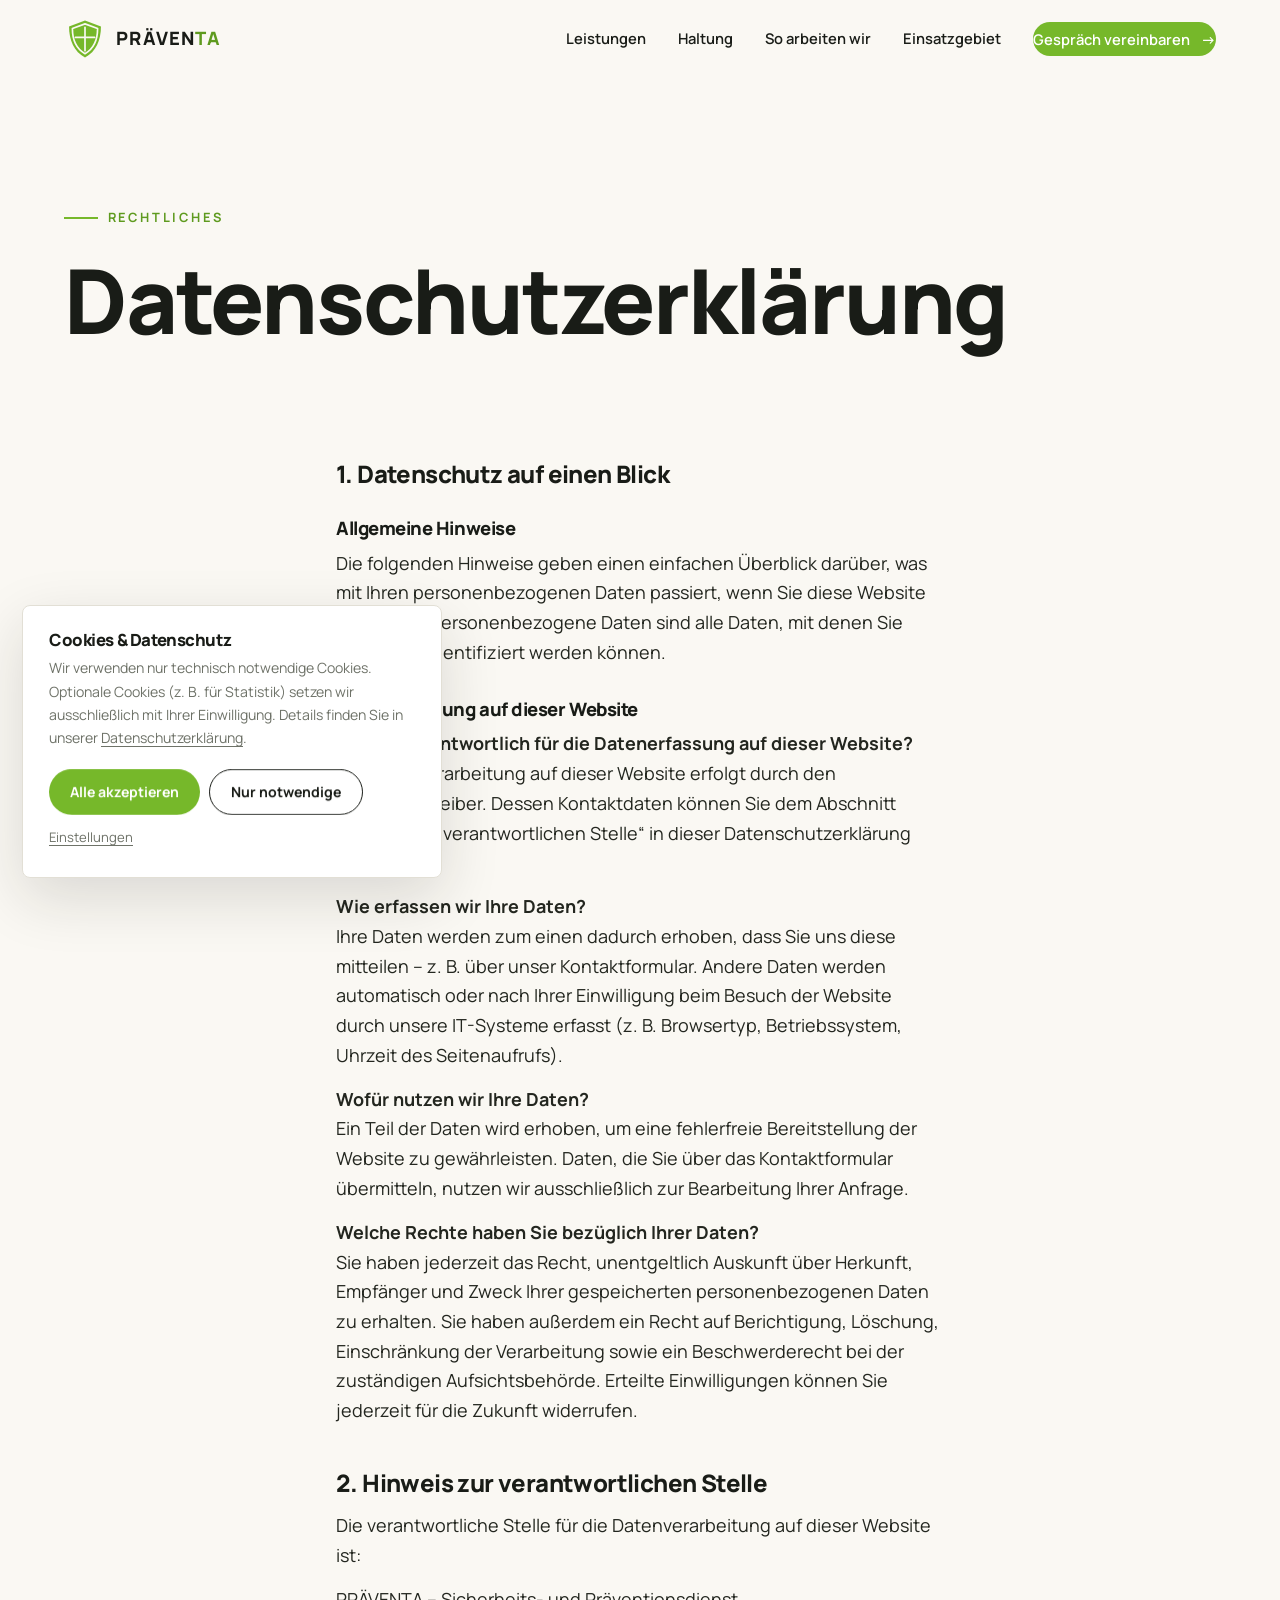
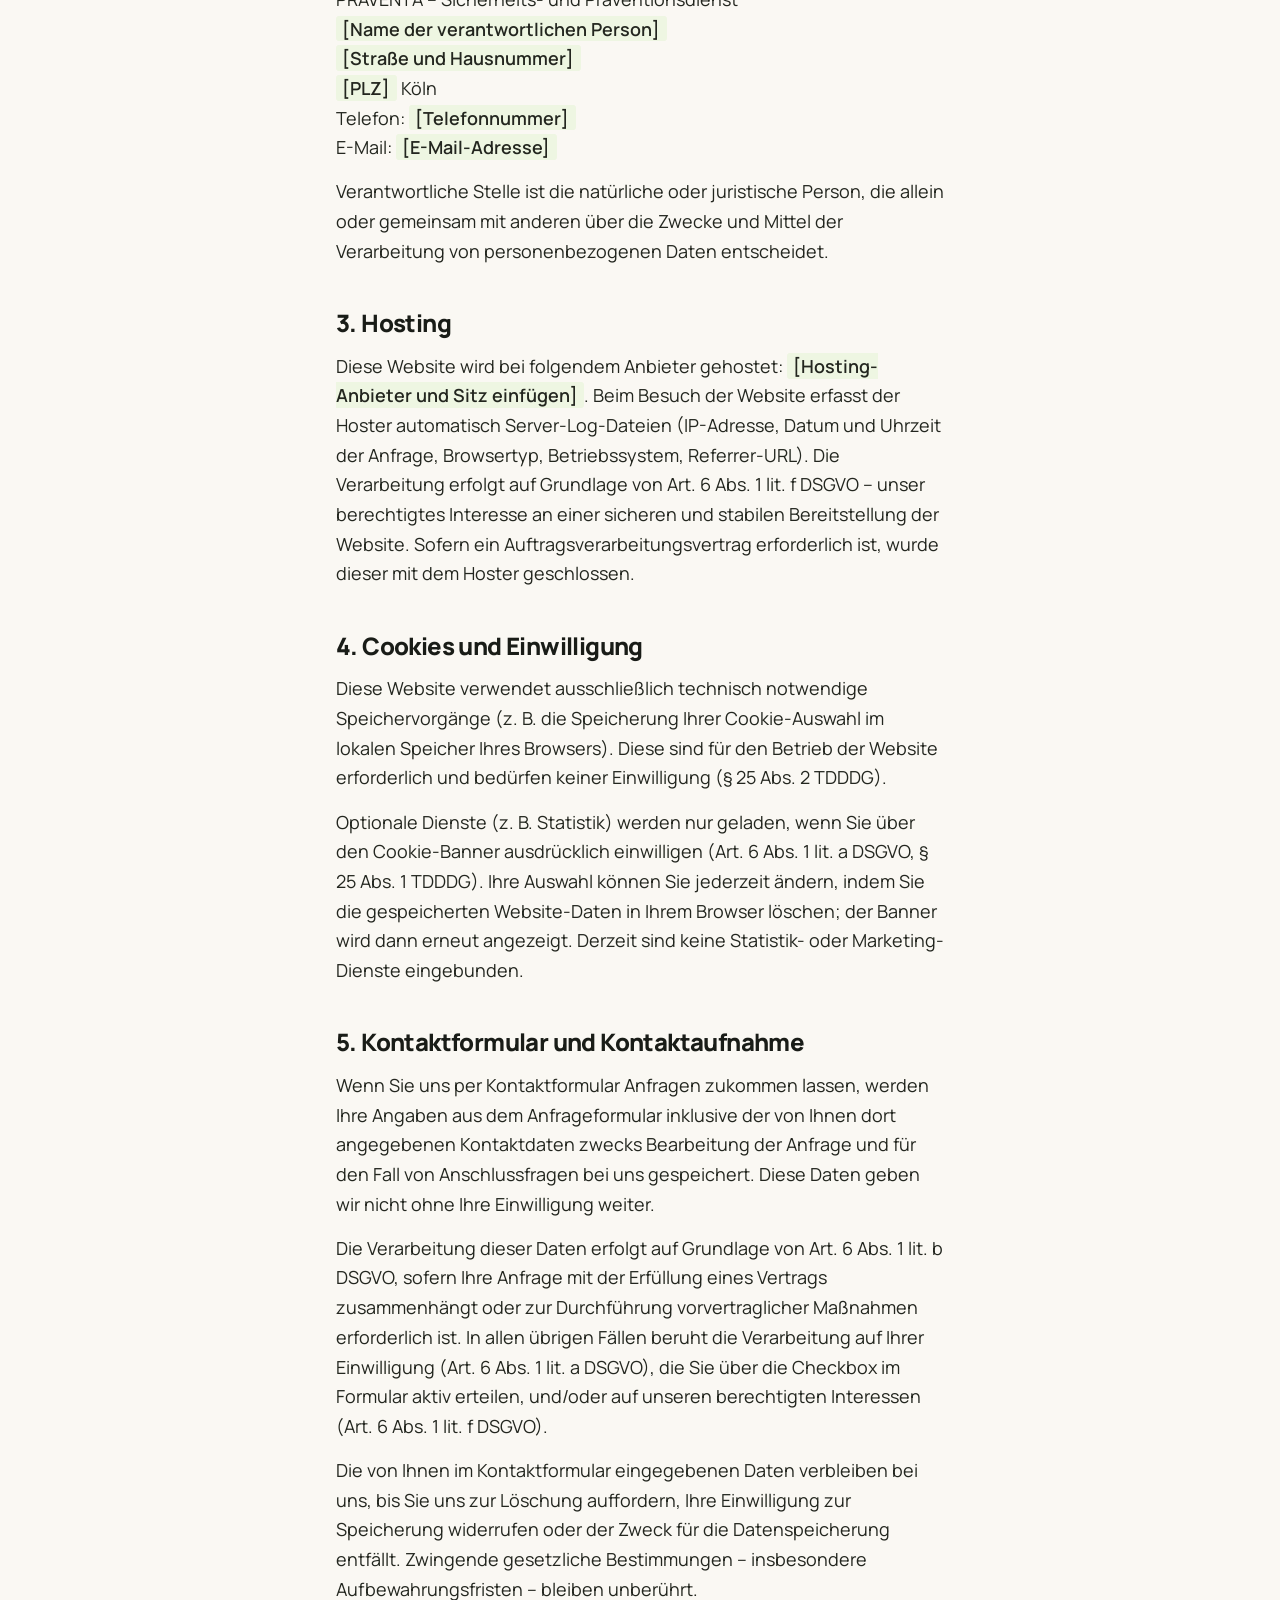
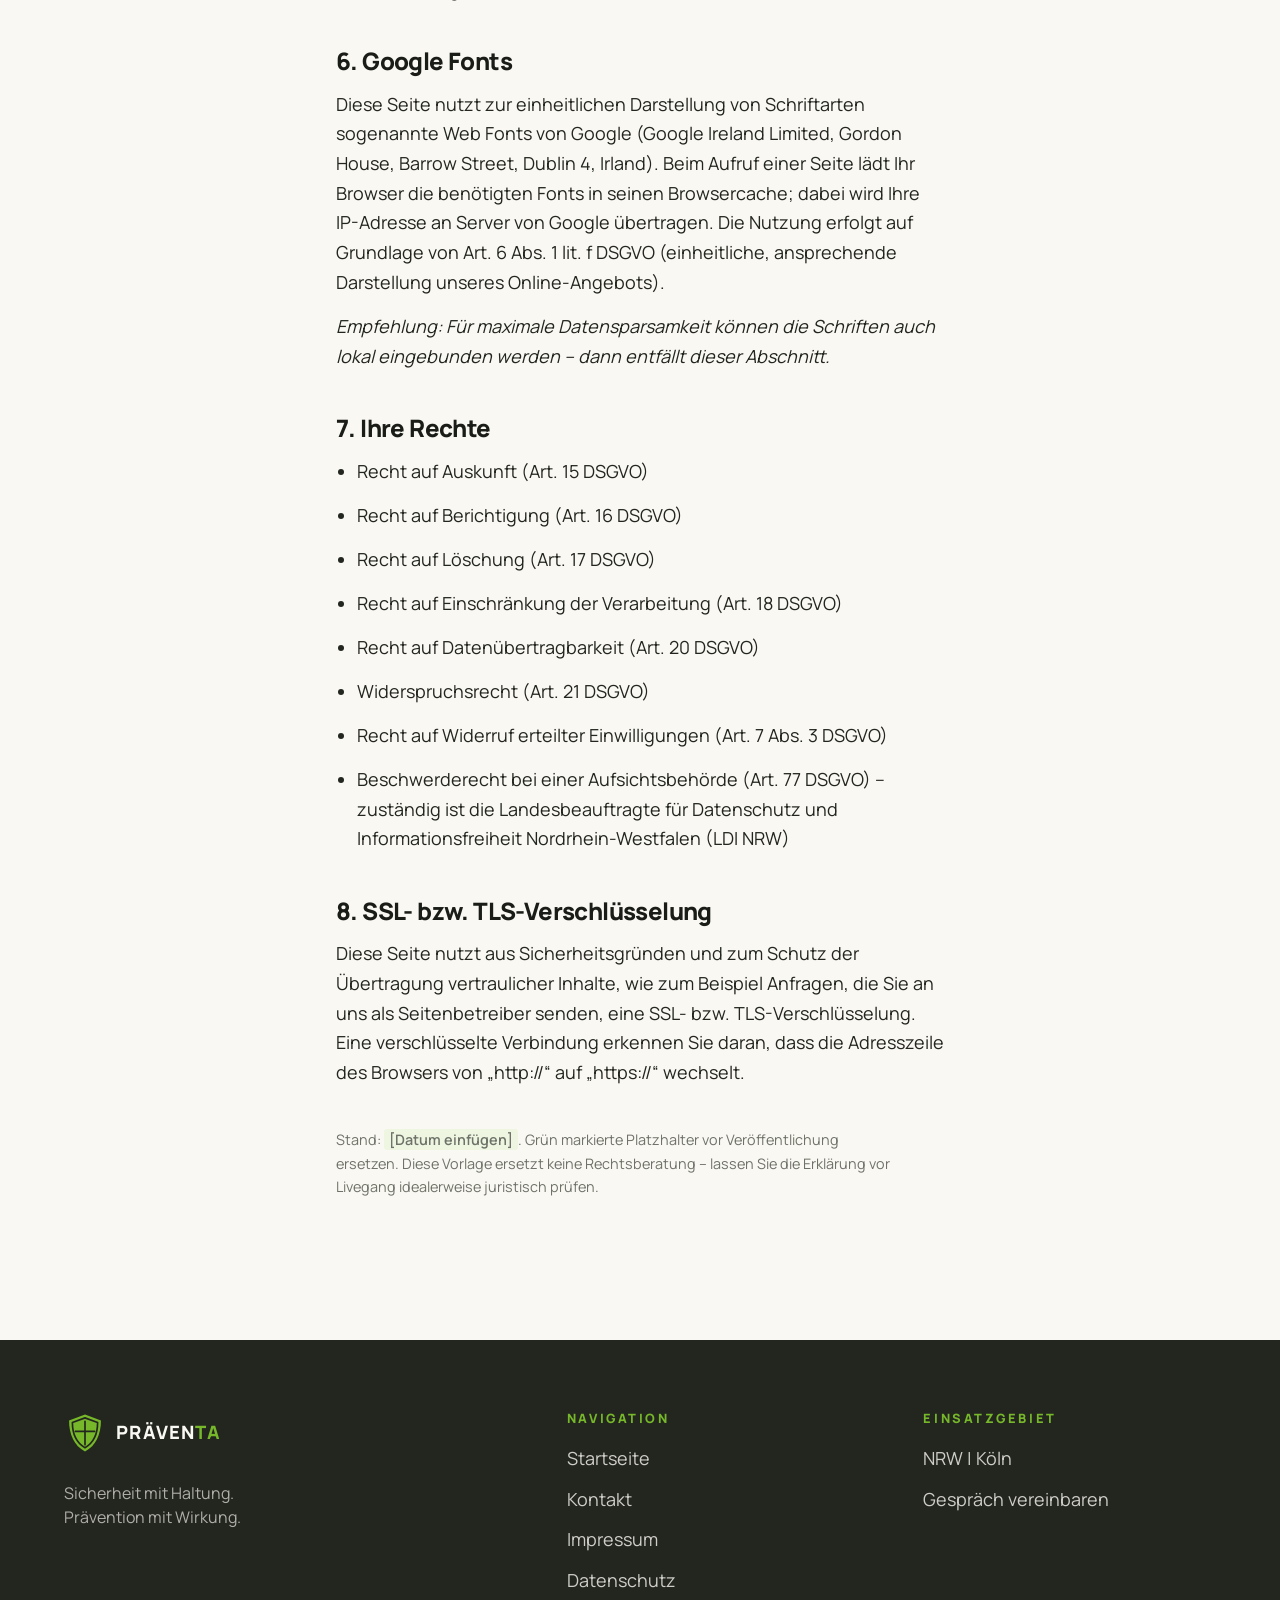
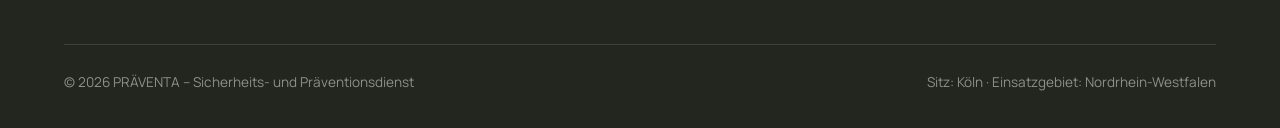
==== datenschutz.html @ 9a4b0f59 "Add datenschutz.html" ====
<!DOCTYPE html>
<html lang="de">
<head>
  <meta charset="UTF-8">
  <meta name="viewport" content="width=device-width, initial-scale=1.0">
  <title>Datenschutz | PRÄVENTA</title>
  <meta name="description" content="Datenschutzerklärung von PRÄVENTA.">
  <link rel="canonical" href="https://www.praeventa-nrw.de/datenschutz.html">
  <meta name="robots" content="noindex, follow">

  <link rel="preconnect" href="https://fonts.googleapis.com">
  <link rel="preconnect" href="https://fonts.gstatic.com" crossorigin>
  <link href="https://fonts.googleapis.com/css2?family=Manrope:wght@400;600;700;800&family=Caveat:wght@600&display=swap" rel="stylesheet">
  <link rel="stylesheet" href="styles.css">
</head>
<body>

  <div class="cursor-dot" aria-hidden="true"><span class="cursor-label"></span></div>

  <header class="site-header">
    <a class="brand" href="index.html" aria-label="PRÄVENTA – Startseite">
      <svg class="brand-mark" viewBox="0 0 100 100" aria-hidden="true">
        <path class="fill-green" d="M50 6 L88 20 C88 52 76 80 50 94 C24 80 12 52 12 20 Z"/>
        <path d="M50 14 L80 25 C80 51 71 73 50 85 C29 73 20 51 20 25 Z" fill="none" stroke="#FAF8F3" stroke-width="4" stroke-linejoin="round"/>
        <path d="M50 22 V78 M27 46 H73" stroke="#FAF8F3" stroke-width="4" stroke-linecap="round"/>
      </svg>
      <span class="brand-name">PRÄVEN<span>TA</span></span>
    </a>
    <button class="nav-toggle" aria-expanded="false" aria-controls="mainNav" aria-label="Menü öffnen">
      <span></span><span></span><span></span>
    </button>
    <nav class="main-nav" id="mainNav" aria-label="Hauptnavigation">
      <a href="index.html#leistungen">Leistungen</a>
      <a href="index.html#haltung">Haltung</a>
      <a href="index.html#arbeitsweise">So arbeiten wir</a>
      <a href="index.html#nrw">Einsatzgebiet</a>
      <a class="btn btn-green" href="kontakt.html" data-cursor="ANFRAGE">Gespräch vereinbaren <span class="btn-arrow">→</span></a>
    </nav>
  </header>

  <main>
    <section class="page-hero">
      <div class="container">
        <p class="kicker">Rechtliches</p>
        <h1>Datenschutz&shy;erklärung</h1>
      </div>
    </section>

    <section class="container legal-content">
      <h2>1. Datenschutz auf einen Blick</h2>
      <h3>Allgemeine Hinweise</h3>
      <p>Die folgenden Hinweise geben einen einfachen Überblick darüber, was mit Ihren personenbezogenen Daten passiert, wenn Sie diese Website besuchen. Personenbezogene Daten sind alle Daten, mit denen Sie persönlich identifiziert werden können.</p>

      <h3>Datenerfassung auf dieser Website</h3>
      <p><strong>Wer ist verantwortlich für die Datenerfassung auf dieser Website?</strong><br>
      Die Datenverarbeitung auf dieser Website erfolgt durch den Websitebetreiber. Dessen Kontaktdaten können Sie dem Abschnitt „Hinweis zur verantwortlichen Stelle“ in dieser Datenschutzerklärung entnehmen.</p>
      <p><strong>Wie erfassen wir Ihre Daten?</strong><br>
      Ihre Daten werden zum einen dadurch erhoben, dass Sie uns diese mitteilen – z. B. über unser Kontaktformular. Andere Daten werden automatisch oder nach Ihrer Einwilligung beim Besuch der Website durch unsere IT-Systeme erfasst (z. B. Browsertyp, Betriebssystem, Uhrzeit des Seitenaufrufs).</p>
      <p><strong>Wofür nutzen wir Ihre Daten?</strong><br>
      Ein Teil der Daten wird erhoben, um eine fehlerfreie Bereitstellung der Website zu gewährleisten. Daten, die Sie über das Kontaktformular übermitteln, nutzen wir ausschließlich zur Bearbeitung Ihrer Anfrage.</p>
      <p><strong>Welche Rechte haben Sie bezüglich Ihrer Daten?</strong><br>
      Sie haben jederzeit das Recht, unentgeltlich Auskunft über Herkunft, Empfänger und Zweck Ihrer gespeicherten personenbezogenen Daten zu erhalten. Sie haben außerdem ein Recht auf Berichtigung, Löschung, Einschränkung der Verarbeitung sowie ein Beschwerderecht bei der zuständigen Aufsichtsbehörde. Erteilte Einwilligungen können Sie jederzeit für die Zukunft widerrufen.</p>

      <h2>2. Hinweis zur verantwortlichen Stelle</h2>
      <p>Die verantwortliche Stelle für die Datenverarbeitung auf dieser Website ist:</p>
      <p>
        PRÄVENTA – Sicherheits- und Präventionsdienst<br>
        <span class="placeholder">[Name der verantwortlichen Person]</span><br>
        <span class="placeholder">[Straße und Hausnummer]</span><br>
        <span class="placeholder">[PLZ]</span> Köln<br>
        Telefon: <span class="placeholder">[Telefonnummer]</span><br>
        E-Mail: <span class="placeholder">[E-Mail-Adresse]</span>
      </p>
      <p>Verantwortliche Stelle ist die natürliche oder juristische Person, die allein oder gemeinsam mit anderen über die Zwecke und Mittel der Verarbeitung von personenbezogenen Daten entscheidet.</p>

      <h2>3. Hosting</h2>
      <p>Diese Website wird bei folgendem Anbieter gehostet: <span class="placeholder">[Hosting-Anbieter und Sitz einfügen]</span>. Beim Besuch der Website erfasst der Hoster automatisch Server-Log-Dateien (IP-Adresse, Datum und Uhrzeit der Anfrage, Browsertyp, Betriebssystem, Referrer-URL). Die Verarbeitung erfolgt auf Grundlage von Art. 6 Abs. 1 lit. f DSGVO – unser berechtigtes Interesse an einer sicheren und stabilen Bereitstellung der Website. Sofern ein Auftragsverarbeitungsvertrag erforderlich ist, wurde dieser mit dem Hoster geschlossen.</p>

      <h2>4. Cookies und Einwilligung</h2>
      <p>Diese Website verwendet ausschließlich technisch notwendige Speichervorgänge (z. B. die Speicherung Ihrer Cookie-Auswahl im lokalen Speicher Ihres Browsers). Diese sind für den Betrieb der Website erforderlich und bedürfen keiner Einwilligung (§ 25 Abs. 2 TDDDG).</p>
      <p>Optionale Dienste (z. B. Statistik) werden nur geladen, wenn Sie über den Cookie-Banner ausdrücklich einwilligen (Art. 6 Abs. 1 lit. a DSGVO, § 25 Abs. 1 TDDDG). Ihre Auswahl können Sie jederzeit ändern, indem Sie die gespeicherten Website-Daten in Ihrem Browser löschen; der Banner wird dann erneut angezeigt. Derzeit sind keine Statistik- oder Marketing-Dienste eingebunden.</p>
      <h2>5. Kontaktformular und Kontaktaufnahme</h2>
      <p>Wenn Sie uns per Kontaktformular Anfragen zukommen lassen, werden Ihre Angaben aus dem Anfrageformular inklusive der von Ihnen dort angegebenen Kontaktdaten zwecks Bearbeitung der Anfrage und für den Fall von Anschlussfragen bei uns gespeichert. Diese Daten geben wir nicht ohne Ihre Einwilligung weiter.</p>
      <p>Die Verarbeitung dieser Daten erfolgt auf Grundlage von Art. 6 Abs. 1 lit. b DSGVO, sofern Ihre Anfrage mit der Erfüllung eines Vertrags zusammenhängt oder zur Durchführung vorvertraglicher Maßnahmen erforderlich ist. In allen übrigen Fällen beruht die Verarbeitung auf Ihrer Einwilligung (Art. 6 Abs. 1 lit. a DSGVO), die Sie über die Checkbox im Formular aktiv erteilen, und/oder auf unseren berechtigten Interessen (Art. 6 Abs. 1 lit. f DSGVO).</p>
      <p>Die von Ihnen im Kontaktformular eingegebenen Daten verbleiben bei uns, bis Sie uns zur Löschung auffordern, Ihre Einwilligung zur Speicherung widerrufen oder der Zweck für die Datenspeicherung entfällt. Zwingende gesetzliche Bestimmungen – insbesondere Aufbewahrungsfristen – bleiben unberührt.</p>

      <h2>6. Google Fonts</h2>
      <p>Diese Seite nutzt zur einheitlichen Darstellung von Schriftarten sogenannte Web Fonts von Google (Google Ireland Limited, Gordon House, Barrow Street, Dublin 4, Irland). Beim Aufruf einer Seite lädt Ihr Browser die benötigten Fonts in seinen Browsercache; dabei wird Ihre IP-Adresse an Server von Google übertragen. Die Nutzung erfolgt auf Grundlage von Art. 6 Abs. 1 lit. f DSGVO (einheitliche, ansprechende Darstellung unseres Online-Angebots).</p>
      <p><em>Empfehlung: Für maximale Datensparsamkeit können die Schriften auch lokal eingebunden werden – dann entfällt dieser Abschnitt.</em></p>

      <h2>7. Ihre Rechte</h2>
      <ul>
        <li>Recht auf Auskunft (Art. 15 DSGVO)</li>
        <li>Recht auf Berichtigung (Art. 16 DSGVO)</li>
        <li>Recht auf Löschung (Art. 17 DSGVO)</li>
        <li>Recht auf Einschränkung der Verarbeitung (Art. 18 DSGVO)</li>
        <li>Recht auf Datenübertragbarkeit (Art. 20 DSGVO)</li>
        <li>Widerspruchsrecht (Art. 21 DSGVO)</li>
        <li>Recht auf Widerruf erteilter Einwilligungen (Art. 7 Abs. 3 DSGVO)</li>
        <li>Beschwerderecht bei einer Aufsichtsbehörde (Art. 77 DSGVO) – zuständig ist die Landesbeauftragte für Datenschutz und Informationsfreiheit Nordrhein-Westfalen (LDI NRW)</li>
      </ul>

      <h2>8. SSL- bzw. TLS-Verschlüsselung</h2>
      <p>Diese Seite nutzt aus Sicherheitsgründen und zum Schutz der Übertragung vertraulicher Inhalte, wie zum Beispiel Anfragen, die Sie an uns als Seitenbetreiber senden, eine SSL- bzw. TLS-Verschlüsselung. Eine verschlüsselte Verbindung erkennen Sie daran, dass die Adresszeile des Browsers von „http://“ auf „https://“ wechselt.</p>

      <p style="margin-top:2.5rem; font-size:0.9rem; color:var(--grey);">Stand: <span class="placeholder">[Datum einfügen]</span>. Grün markierte Platzhalter vor Veröffentlichung ersetzen. Diese Vorlage ersetzt keine Rechtsberatung – lassen Sie die Erklärung vor Livegang idealerweise juristisch prüfen.</p>
    </section>
  </main>

  <footer class="site-footer">
    <div class="footer-grid">
      <div>
        <a class="brand" href="index.html" aria-label="PRÄVENTA – Startseite">
          <svg class="brand-mark" viewBox="0 0 100 100" aria-hidden="true">
            <path class="fill-green" d="M50 6 L88 20 C88 52 76 80 50 94 C24 80 12 52 12 20 Z"/>
            <path d="M50 14 L80 25 C80 51 71 73 50 85 C29 73 20 51 20 25 Z" fill="none" stroke="#23261F" stroke-width="4" stroke-linejoin="round"/>
            <path d="M50 22 V78 M27 46 H73" stroke="#23261F" stroke-width="4" stroke-linecap="round"/>
          </svg>
          <span class="brand-name">PRÄVEN<span style="color:var(--green)">TA</span></span>
        </a>
        <p class="footer-claim">Sicherheit mit Haltung.<br>Prävention mit Wirkung.</p>
      </div>
      <nav class="footer-col" aria-label="Footer-Navigation">
        <h4>Navigation</h4>
        <ul>
          <li><a href="index.html">Startseite</a></li>
          <li><a href="kontakt.html">Kontakt</a></li>
          <li><a href="impressum.html">Impressum</a></li>
          <li><a href="datenschutz.html">Datenschutz</a></li>
        </ul>
      </nav>
      <div class="footer-col">
        <h4>Einsatzgebiet</h4>
        <ul>
          <li><a href="index.html#nrw">NRW | Köln</a></li>
          <li><a href="kontakt.html">Gespräch vereinbaren</a></li>
        </ul>
      </div>
    </div>
    <div class="footer-meta">
      <span>© <span data-year>2026</span> PRÄVENTA – Sicherheits- und Präventionsdienst</span>
      <span>Sitz: Köln · Einsatzgebiet: Nordrhein-Westfalen</span>
    </div>
  </footer>

  <div class="cookie-banner" id="cookieBanner" role="dialog" aria-modal="false" aria-label="Cookie-Einstellungen">
    <h3>Cookies &amp; Datenschutz</h3>
    <p>Wir verwenden nur technisch notwendige Cookies. Optionale Cookies (z.&nbsp;B. für Statistik) setzen wir ausschließlich mit Ihrer Einwilligung. Details finden Sie in unserer <a href="datenschutz.html">Datenschutzerklärung</a>.</p>
    <div class="cookie-options">
      <label class="cookie-option"><input type="checkbox" checked disabled> Notwendig (immer aktiv)</label>
      <label class="cookie-option"><input type="checkbox" id="consentStats"> Statistik</label>
    </div>
    <div class="cookie-actions">
      <button class="btn btn-green" data-consent="all">Alle akzeptieren</button>
      <button class="btn btn-outline" data-consent="necessary">Nur notwendige</button>
    </div>
    <button class="cookie-settings-link" data-consent-toggle>Einstellungen</button>
  </div>

  <script src="script.js" defer></script>
</body>
</html>
---- styles.css ----
/* ==========================================================================
   PRÄVENTA — Designsystem
   Sicherheit mit Haltung. Prävention mit Wirkung.
   ========================================================================== */

:root {
  /* Farbwelt — orientiert am Logo */
  --green: #76B82A;
  --green-deep: #5E9A1E;
  --green-ink: #3E6B12;
  --green-tint: #EEF6E2;
  --green-tint-2: #E2F0CE;
  --paper: #FAF8F3;
  --paper-2: #F3F1EA;
  --ink: #191C17;
  --anthracite: #23261F;
  --grey: #6E7268;
  --line: #E2DFD5;
  --white: #FFFFFF;

  /* Typografie */
  --font-sans: "Manrope", "Inter", -apple-system, BlinkMacSystemFont, "Segoe UI", sans-serif;
  --font-hand: "Caveat", "Comic Sans MS", cursive;

  /* Skalen */
  --display-xl: clamp(3rem, 11vw, 10.5rem);
  --display-lg: clamp(2.4rem, 7vw, 6.5rem);
  --display-md: clamp(1.9rem, 4.5vw, 4rem);
  --display-sm: clamp(1.4rem, 3vw, 2.4rem);

  --space-section: clamp(6rem, 14vh, 12rem);
  --gutter: clamp(1.25rem, 5vw, 6rem);

  --ease-out: cubic-bezier(0.22, 1, 0.36, 1);
  --ease-inout: cubic-bezier(0.65, 0, 0.35, 1);
  --dur: 0.9s;

  --radius: 2px;
}

/* Reset & Basis */
*, *::before, *::after { box-sizing: border-box; margin: 0; padding: 0; }

html {
  scroll-behavior: smooth;
  -webkit-text-size-adjust: 100%;
}

body {
  font-family: var(--font-sans);
  font-size: clamp(1rem, 0.4vw + 0.9rem, 1.125rem);
  line-height: 1.65;
  color: var(--ink);
  background: var(--paper);
  -webkit-font-smoothing: antialiased;
  overflow-x: hidden;
}

::selection { background: var(--green); color: var(--white); }

img, svg { max-width: 100%; height: auto; display: block; }

a { color: inherit; text-decoration: none; }

h1, h2, h3, h4 {
  font-weight: 800;
  line-height: 1.02;
  letter-spacing: -0.025em;
  text-wrap: balance;
}

p { max-width: 62ch; }

button { font: inherit; cursor: pointer; background: none; border: none; color: inherit; }

:focus-visible { outline: 2px solid var(--green); outline-offset: 4px; }

/* Custom Cursor (nur Desktop mit Maus) */
.cursor-dot {
  position: fixed;
  top: 0; left: 0;
  width: 10px; height: 10px;
  border-radius: 50%;
  background: var(--ink);
  pointer-events: none;
  z-index: 9999;
  transform: translate(-50%, -50%);
  transition: width 0.35s var(--ease-out), height 0.35s var(--ease-out),
              background 0.35s var(--ease-out), opacity 0.3s;
  display: none;
  will-change: transform;
}
.cursor-dot .cursor-label {
  position: absolute;
  inset: 0;
  display: grid;
  place-items: center;
  font-size: 11px;
  font-weight: 700;
  letter-spacing: 0.08em;
  color: var(--white);
  opacity: 0;
  transition: opacity 0.25s;
  white-space: nowrap;
}
.cursor-dot.is-hover {
  width: 64px; height: 64px;
  background: var(--green);
  mix-blend-mode: normal;
}
.cursor-dot.is-hover .cursor-label { opacity: 1; }
@media (hover: hover) and (pointer: fine) {
  .cursor-dot { display: block; }
  body.has-cursor a, body.has-cursor button { cursor: none; }
  body.has-cursor { cursor: none; }
}

/* Header / Navigation */
.site-header {
  position: fixed;
  top: 0; left: 0; right: 0;
  z-index: 900;
  display: flex;
  align-items: center;
  justify-content: space-between;
  padding: 1.1rem var(--gutter);
  transition: background 0.4s var(--ease-out), box-shadow 0.4s var(--ease-out),
              padding 0.4s var(--ease-out), transform 0.45s var(--ease-out);
}
.site-header.is-scrolled {
  background: rgba(250, 248, 243, 0.92);
  backdrop-filter: blur(12px);
  -webkit-backdrop-filter: blur(12px);
  box-shadow: 0 1px 0 var(--line);
  padding-top: 0.75rem;
  padding-bottom: 0.75rem;
}
.site-header.is-hidden { transform: translateY(-110%); }

.brand {
  display: inline-flex;
  align-items: center;
  gap: 0.65rem;
  font-weight: 800;
  letter-spacing: 0.02em;
}
.brand-mark {
  width: 42px; height: 42px;
  flex: none;
}
.brand-name {
  font-size: 1.15rem;
  letter-spacing: 0.06em;
}
.brand-name span { color: var(--green-deep); }

.main-nav { display: flex; align-items: center; gap: clamp(1rem, 2.5vw, 2.4rem); }
.main-nav a {
  font-size: 0.92rem;
  font-weight: 600;
  position: relative;
  padding: 0.3rem 0;
}
.main-nav a:not(.btn)::after {
  content: "";
  position: absolute;
  left: 0; bottom: 0;
  width: 100%; height: 2px;
  background: var(--green);
  transform: scaleX(0);
  transform-origin: right;
  transition: transform 0.4s var(--ease-out);
}
.main-nav a:not(.btn):hover::after,
.main-nav a:not(.btn).is-active::after {
  transform: scaleX(1);
  transform-origin: left;
}

.nav-toggle {
  display: none;
  flex-direction: column;
  gap: 6px;
  padding: 0.6rem;
  z-index: 1001;
}
.nav-toggle span {
  width: 26px; height: 2px;
  background: var(--ink);
  transition: transform 0.35s var(--ease-out), opacity 0.25s;
}
.nav-toggle[aria-expanded="true"] span:nth-child(1) { transform: translateY(8px) rotate(45deg); }
.nav-toggle[aria-expanded="true"] span:nth-child(2) { opacity: 0; }
.nav-toggle[aria-expanded="true"] span:nth-child(3) { transform: translateY(-8px) rotate(-45deg); }

@media (max-width: 860px) {
  .nav-toggle { display: flex; }
  .main-nav {
    position: fixed;
    inset: 0;
    background: var(--anthracite);
    color: var(--paper);
    flex-direction: column;
    justify-content: center;
    gap: 2rem;
    transform: translateY(-100%);
    transition: transform 0.55s var(--ease-inout);
    z-index: 1000;
  }
  .main-nav.is-open { transform: translateY(0); }
  .main-nav a { font-size: clamp(1.6rem, 6vw, 2.4rem); font-weight: 800; }
  .main-nav a:not(.btn)::after { height: 3px; }
}

/* Buttons */
.btn {
  display: inline-flex;
  align-items: center;
  gap: 0.7rem;
  padding: 1rem 2rem;
  font-weight: 700;
  font-size: 1rem;
  border-radius: 999px;
  transition: transform 0.35s var(--ease-out), background 0.3s, color 0.3s, border-color 0.3s;
  will-change: transform;
  white-space: nowrap;
}
.btn .btn-arrow { transition: transform 0.35s var(--ease-out); }
.btn:hover .btn-arrow { transform: translateX(5px); }

.btn-primary { background: var(--ink); color: var(--paper); }
.btn-primary:hover { background: var(--green-deep); color: var(--white); }

.btn-green { background: var(--green); color: var(--white); }
.btn-green:hover { background: var(--ink); }

.btn-outline {
  border: 1.5px solid var(--ink);
  background: transparent;
}
.btn-outline:hover { background: var(--ink); color: var(--paper); }

.btn-light { background: var(--paper); color: var(--ink); }
.btn-light:hover { background: var(--anthracite); color: var(--paper); }

/* Layout-Helfer */
.container {
  width: 100%;
  max-width: 1440px;
  margin-inline: auto;
  padding-inline: var(--gutter);
}
.section { padding-block: var(--space-section); position: relative; }

.kicker {
  display: inline-flex;
  align-items: center;
  gap: 0.6rem;
  font-size: 0.8rem;
  font-weight: 700;
  letter-spacing: 0.22em;
  text-transform: uppercase;
  color: var(--green-deep);
  margin-bottom: 1.6rem;
}
.kicker::before {
  content: "";
  width: 34px; height: 2px;
  background: var(--green);
}

.hand-note {
  font-family: var(--font-hand);
  font-size: clamp(1.2rem, 2vw, 1.6rem);
  color: var(--green-deep);
  font-weight: 600;
  line-height: 1.2;
  transform: rotate(-2deg);
  display: inline-block;
}

/* Handgezeichnete Unterstreichung */
.u-mark { position: relative; white-space: nowrap; }
.u-mark svg {
  position: absolute;
  left: -2%; bottom: -0.18em;
  width: 104%; height: 0.35em;
  overflow: visible;
}
.u-mark svg path {
  fill: none;
  stroke: var(--green);
  stroke-width: 7;
  stroke-linecap: round;
  stroke-dasharray: 1000;
  stroke-dashoffset: 1000;
}
.in-view .u-mark svg path,
.u-mark.in-view svg path {
  animation: draw 1.1s var(--ease-out) 0.35s forwards;
}
@keyframes draw { to { stroke-dashoffset: 0; } }

/* Scroll-Reveal */
.reveal {
  opacity: 0;
  transform: translateY(36px);
  transition: opacity var(--dur) var(--ease-out), transform var(--dur) var(--ease-out);
}
.reveal.in-view { opacity: 1; transform: none; }
.reveal-d1 { transition-delay: 0.1s; }
.reveal-d2 { transition-delay: 0.2s; }
.reveal-d3 { transition-delay: 0.3s; }

/* Parallax-Elemente */
[data-parallax] { will-change: transform; }
/* HERO */
.hero {
  min-height: 100svh;
  display: flex;
  flex-direction: column;
  justify-content: center;
  position: relative;
  padding-top: 7rem;
  overflow: hidden;
}
.hero-inner { position: relative; z-index: 2; }

.hero-title {
  font-size: var(--display-xl);
  text-transform: uppercase;
  letter-spacing: -0.03em;
  line-height: 0.92;
}
.hero-title .line { display: block; overflow: hidden; }
.hero-title .line > span {
  display: inline-block;
  transform: translateY(110%);
  animation: rise 1.1s var(--ease-out) forwards;
}
.hero-title .line:nth-child(2) > span { animation-delay: 0.12s; color: var(--green); }
@keyframes rise { to { transform: translateY(0); } }

.hero-sub {
  margin-top: 2.2rem;
  font-size: clamp(1.05rem, 1.6vw, 1.35rem);
  max-width: 34rem;
  color: var(--anthracite);
  opacity: 0;
  animation: fadeUp 1s var(--ease-out) 0.5s forwards;
}
.hero-cta {
  display: flex;
  flex-wrap: wrap;
  gap: 1rem;
  margin-top: 2.6rem;
  opacity: 0;
  animation: fadeUp 1s var(--ease-out) 0.7s forwards;
}
@keyframes fadeUp {
  from { opacity: 0; transform: translateY(24px); }
  to { opacity: 1; transform: none; }
}

.hero-scene {
  position: absolute;
  right: calc(var(--gutter) * 0.5);
  bottom: 0;
  width: min(46vw, 640px);
  z-index: 1;
  pointer-events: none;
}
.hero-scene svg { width: 100%; height: auto; }

.hero-scroll-hint {
  position: absolute;
  bottom: 2rem;
  left: var(--gutter);
  display: flex;
  align-items: center;
  gap: 0.8rem;
  font-size: 0.8rem;
  font-weight: 700;
  letter-spacing: 0.2em;
  text-transform: uppercase;
  color: var(--grey);
  opacity: 0;
  animation: fadeUp 1s var(--ease-out) 1.1s forwards;
}
.hero-scroll-hint .wheel {
  width: 1px; height: 44px;
  background: var(--line);
  position: relative;
  overflow: hidden;
}
.hero-scroll-hint .wheel::after {
  content: "";
  position: absolute;
  top: -50%; left: 0;
  width: 100%; height: 50%;
  background: var(--green);
  animation: scrollLine 2s var(--ease-inout) infinite;
}
@keyframes scrollLine {
  0% { top: -50%; }
  60%, 100% { top: 110%; }
}

@media (max-width: 860px) {
  .hero { padding-top: 6rem; }
  .hero-scene {
    position: relative;
    right: auto;
    width: min(80vw, 420px);
    margin: 3rem auto 0;
  }
  .hero-scroll-hint { display: none; }
}

/* Figuren-Ästhetik (SVG global) */
.sketch { stroke: var(--anthracite); stroke-width: 5; fill: none; stroke-linecap: round; stroke-linejoin: round; }
.sketch-thin { stroke-width: 3.5; }
.sketch-green { stroke: var(--green); }
.fill-green { fill: var(--green); stroke: none; }
.fill-paper { fill: var(--paper); }

/* INTRO */
.intro { background: var(--paper); }
.intro-statement {
  font-size: var(--display-lg);
  font-weight: 800;
  letter-spacing: -0.03em;
  line-height: 1.05;
  max-width: 20ch;
}
.intro-statement em {
  font-style: normal;
  color: var(--green-deep);
}
.intro-body {
  margin-top: 2.4rem;
  font-size: clamp(1.1rem, 1.6vw, 1.4rem);
  max-width: 40rem;
  color: var(--anthracite);
}
.intro-figure {
  position: absolute;
  right: var(--gutter);
  bottom: var(--space-section);
  width: clamp(90px, 12vw, 170px);
  opacity: 0.9;
}
@media (max-width: 1000px) { .intro-figure { display: none; } }

/* MISSION */
.mission {
  background: var(--anthracite);
  color: var(--paper);
}
.mission .kicker { color: var(--green); }
.mission-title {
  font-size: var(--display-md);
  max-width: 24ch;
  line-height: 1.12;
}
.mission-title .hl {
  position: relative;
  display: inline-block;
  padding: 0 0.18em;
  z-index: 1;
  white-space: nowrap;
}
.mission-title .hl::before {
  content: "";
  position: absolute;
  inset: 0.08em -0.05em;
  background: var(--green);
  z-index: -1;
  transform: scaleX(0);
  transform-origin: left;
  transition: transform 0.7s var(--ease-out);
  border-radius: 3px;
}
.mission-title .hl.in-view::before { transform: scaleX(1); }
.mission-body {
  margin-top: 2.5rem;
  font-size: 1.15rem;
  color: rgba(250, 248, 243, 0.78);
  max-width: 46rem;
}
.mission-grid {
  display: grid;
  grid-template-columns: 1.4fr 1fr;
  gap: clamp(2rem, 6vw, 6rem);
  align-items: end;
}
.mission-aside { position: relative; }
.mission-aside .hand-note { color: var(--green); }
.mission-shield { width: clamp(140px, 16vw, 220px); margin-top: 1.4rem; }
.mission-shield .draw-path {
  stroke-dasharray: 900;
  stroke-dashoffset: 900;
}
.mission-shield.in-view .draw-path { animation: draw 1.6s var(--ease-out) 0.2s forwards; }
@media (max-width: 860px) {
  .mission-grid { grid-template-columns: 1fr; }
}

/* FÜR WEN */
.audience-head { max-width: 44rem; margin-bottom: clamp(2.5rem, 6vh, 4.5rem); }
.audience-title { font-size: var(--display-md); }
.audience-grid {
  display: grid;
  grid-template-columns: repeat(3, 1fr);
  border-top: 1px solid var(--line);
  border-left: 1px solid var(--line);
}
.audience-card {
  position: relative;
  border-right: 1px solid var(--line);
  border-bottom: 1px solid var(--line);
  padding: clamp(1.6rem, 3vw, 2.6rem);
  min-height: clamp(200px, 24vw, 300px);
  display: flex;
  flex-direction: column;
  justify-content: space-between;
  overflow: hidden;
  transition: transform 0.45s var(--ease-out);
  background: var(--paper);
}
.audience-card::before {
  content: "";
  position: absolute;
  inset: 0;
  background: var(--green-tint);
  transform: translateY(101%);
  transition: transform 0.5s var(--ease-out);
  z-index: 0;
}
.audience-card:hover { transform: translateY(-6px); }
.audience-card:hover::before { transform: translateY(0); }
.audience-num {
  position: relative;
  z-index: 1;
  font-size: 0.85rem;
  font-weight: 800;
  letter-spacing: 0.15em;
  color: var(--green-deep);
}
.audience-name {
  position: relative;
  z-index: 1;
  font-size: clamp(1.15rem, 1.8vw, 1.55rem);
  font-weight: 800;
  letter-spacing: -0.015em;
  max-width: 14ch;
}
.audience-card .card-mark {
  position: absolute;
  right: 1.4rem;
  bottom: 1.2rem;
  width: 54px;
  opacity: 0;
  transform: rotate(-6deg) scale(0.8);
  transition: opacity 0.4s var(--ease-out), transform 0.4s var(--ease-out);
  z-index: 1;
}
.audience-card:hover .card-mark { opacity: 1; transform: rotate(0deg) scale(1); }
@media (max-width: 960px) { .audience-grid { grid-template-columns: repeat(2, 1fr); } }
@media (max-width: 560px) { .audience-grid { grid-template-columns: 1fr; } }
/* LEISTUNGEN — Sticky Storytelling */
.services { background: var(--paper-2); }
.services-layout {
  display: grid;
  grid-template-columns: minmax(280px, 1fr) 1.5fr;
  gap: clamp(2rem, 6vw, 7rem);
  align-items: start;
}
.services-sticky {
  position: sticky;
  top: clamp(5rem, 14vh, 9rem);
}
.services-sticky h2 {
  font-size: var(--display-lg);
  text-transform: uppercase;
  line-height: 0.95;
}
.services-sticky h2 span { color: var(--green); display: block; }
.services-progress {
  margin-top: 2.4rem;
  display: flex;
  gap: 0.5rem;
}
.services-progress i {
  width: 34px; height: 3px;
  background: var(--line);
  transition: background 0.4s;
}
.services-progress i.is-active { background: var(--green); }

.service-block {
  padding: clamp(2.2rem, 5vh, 4rem) 0;
  border-bottom: 1px solid var(--line);
  opacity: 0.35;
  transition: opacity 0.55s var(--ease-out);
}
.service-block.is-current { opacity: 1; }
.service-block:last-child { border-bottom: none; }
.service-num {
  font-size: 0.85rem;
  font-weight: 800;
  letter-spacing: 0.2em;
  color: var(--green-deep);
}
.service-name {
  font-size: var(--display-sm);
  margin: 0.7rem 0 1.1rem;
}
.service-desc { color: var(--anthracite); }
.service-points {
  margin-top: 1.4rem;
  display: grid;
  gap: 0.55rem;
  list-style: none;
}
.service-points li {
  position: relative;
  padding-left: 1.6rem;
  font-size: 0.98rem;
  color: var(--anthracite);
}
.service-points li::before {
  content: "";
  position: absolute;
  left: 0; top: 0.52em;
  width: 14px; height: 8px;
  border-left: 2.5px solid var(--green);
  border-bottom: 2.5px solid var(--green);
  transform: rotate(-48deg);
  border-radius: 1px;
}
@media (max-width: 960px) {
  .services-layout { grid-template-columns: 1fr; }
  .services-sticky { position: static; }
  .services-sticky h2 span { display: inline; }
  .service-block { opacity: 1; }
  .services-progress { display: none; }
}

/* DEESKALATION — Linien-Metapher */
.deescalation { background: var(--anthracite); color: var(--paper); overflow: hidden; }
.deescalation .kicker { color: var(--green); }
.deescalation-title { font-size: var(--display-md); max-width: 18ch; }
.deescalation-line { margin: clamp(2.5rem, 7vh, 5rem) 0; }
.deescalation-line svg { width: 100%; height: auto; overflow: visible; }
.deescalation-line .calm-path {
  fill: none;
  stroke: var(--green);
  stroke-width: 4;
  stroke-linecap: round;
  stroke-dasharray: 2400;
  stroke-dashoffset: 2400;
}
.deescalation-line.in-view .calm-path {
  animation: draw 3.2s var(--ease-inout) 0.2s forwards;
}
.deescalation-labels {
  display: flex;
  justify-content: space-between;
  font-family: var(--font-hand);
  font-size: clamp(1.05rem, 1.8vw, 1.5rem);
  color: rgba(250,248,243,0.65);
  margin-top: 0.6rem;
}
.deescalation-labels span:last-child { color: var(--green); }
.deescalation-body {
  font-size: 1.12rem;
  color: rgba(250,248,243,0.8);
  max-width: 44rem;
}

/* HALTUNG — Prinzipien */
.values-title { font-size: var(--display-md); max-width: 16ch; }
.values-list { margin-top: clamp(3rem, 7vh, 5rem); }
.value-item {
  display: grid;
  grid-template-columns: auto 1fr;
  gap: clamp(1.4rem, 4vw, 4rem);
  align-items: baseline;
  padding: clamp(1.8rem, 4vh, 3rem) 0;
  border-top: 1px solid var(--line);
}
.value-item:last-child { border-bottom: 1px solid var(--line); }
.value-num {
  font-size: 0.9rem;
  font-weight: 800;
  letter-spacing: 0.2em;
  color: var(--green-deep);
  min-width: 3rem;
}
.value-name {
  font-size: var(--display-sm);
  transition: transform 0.5s var(--ease-out), color 0.4s;
  transform-origin: left center;
}
.value-item .value-text {
  grid-column: 2;
  max-width: 44rem;
  color: var(--anthracite);
  margin-top: 0.6rem;
}
.value-item.in-view .value-name { color: var(--ink); }
.value-item:hover .value-name { transform: translateX(10px); color: var(--green-deep); }

/* ENTLASTUNG */
.relief { background: var(--green-tint); overflow: hidden; }
.relief-grid {
  display: grid;
  grid-template-columns: 1.2fr 1fr;
  gap: clamp(2.5rem, 6vw, 7rem);
  align-items: center;
}
.relief-title { font-size: var(--display-md); max-width: 15ch; }
.relief-body { margin-top: 1.8rem; font-size: 1.12rem; color: var(--anthracite); }
.relief-scene svg { width: 100%; }
.relief-scene .figure-late {
  opacity: 0;
  transform: translateY(16px);
  transition: opacity 0.8s var(--ease-out), transform 0.8s var(--ease-out);
}
.relief-scene.in-view .figure-late { opacity: 1; transform: none; }
.relief-scene.in-view .figure-late.f2 { transition-delay: 0.35s; }
.relief-scene.in-view .figure-late.f3 { transition-delay: 0.7s; }
@media (max-width: 860px) {
  .relief-grid { grid-template-columns: 1fr; }
  .relief-scene { max-width: 420px; margin-inline: auto; }
}

/* PROZESS — Timeline */
.process-title { font-size: var(--display-md); }
.process-track {
  margin-top: clamp(3rem, 8vh, 5.5rem);
  display: grid;
  grid-template-columns: repeat(5, 1fr);
  gap: clamp(1.2rem, 2.5vw, 2.5rem);
  position: relative;
}
.process-track::before {
  content: "";
  position: absolute;
  top: 9px;
  left: 0;
  height: 2px;
  width: 100%;
  background: var(--line);
}
.process-track .track-fill {
  position: absolute;
  top: 9px;
  left: 0;
  height: 2px;
  width: 0%;
  background: var(--green);
  transition: width 1.6s var(--ease-inout);
}
.process-track.in-view .track-fill { width: 100%; }
.process-step { position: relative; padding-top: 2.2rem; }
.process-step::before {
  content: "";
  position: absolute;
  top: 0; left: 0;
  width: 20px; height: 20px;
  border-radius: 50%;
  background: var(--paper);
  border: 2.5px solid var(--line);
  transition: border-color 0.4s, background 0.4s, transform 0.4s var(--ease-out);
}
.process-step.is-lit::before {
  border-color: var(--green);
  background: var(--green);
  transform: scale(1.15);
}
.process-step h3 { font-size: 1.15rem; margin-bottom: 0.5rem; }
.process-step .step-num {
  font-size: 0.8rem;
  font-weight: 800;
  letter-spacing: 0.18em;
  color: var(--green-deep);
  display: block;
  margin-bottom: 0.4rem;
}
.process-step p { font-size: 0.95rem; color: var(--grey); }
@media (max-width: 960px) {
  .process-track { grid-template-columns: 1fr; gap: 0; }
  .process-track::before, .process-track .track-fill {
    top: 0; left: 9px;
    width: 2px !important; height: 100%;
  }
  .process-track.in-view .track-fill { animation: fillV 1.6s var(--ease-inout) forwards; }
  @keyframes fillV { from { height: 0; } to { height: 100%; } }
  .process-step { padding: 0 0 2.4rem 3rem; }
  .process-step::before { top: 2px; }
}
/* NRW */
.nrw { background: var(--anthracite); color: var(--paper); overflow: hidden; }
.nrw .kicker { color: var(--green); }
.nrw-grid {
  display: grid;
  grid-template-columns: 1.1fr 1fr;
  gap: clamp(2.5rem, 6vw, 7rem);
  align-items: center;
}
.nrw-title {
  font-size: var(--display-md);
  text-transform: uppercase;
  line-height: 1.05;
}
.nrw-title span { color: var(--green); }
.nrw-body { margin-top: 1.6rem; color: rgba(250,248,243,0.75); }
.nrw-cities {
  margin-top: 2.2rem;
  display: flex;
  flex-wrap: wrap;
  gap: 0.7rem;
  list-style: none;
}
.nrw-cities li {
  padding: 0.5rem 1.1rem;
  border: 1px solid rgba(250,248,243,0.25);
  border-radius: 999px;
  font-size: 0.92rem;
  font-weight: 600;
  transition: border-color 0.3s, background 0.3s, transform 0.35s var(--ease-out);
}
.nrw-cities li:hover {
  border-color: var(--green);
  background: rgba(118,184,42,0.12);
  transform: translateY(-3px);
}
.nrw-map svg { width: 100%; max-width: 520px; margin-inline: auto; overflow: visible; }
.nrw-map .map-outline {
  fill: none;
  stroke: rgba(250,248,243,0.55);
  stroke-width: 3;
  stroke-linecap: round;
  stroke-linejoin: round;
  stroke-dasharray: 2600;
  stroke-dashoffset: 2600;
}
.nrw-map.in-view .map-outline { animation: draw 3s var(--ease-inout) forwards; }
.nrw-map .map-dot {
  fill: var(--green);
  opacity: 0;
  transform-origin: center;
  transform-box: fill-box;
}
.nrw-map.in-view .map-dot { animation: popDot 0.5s var(--ease-out) forwards; }
.nrw-map.in-view .map-dot.d1 { animation-delay: 1.2s; }
.nrw-map.in-view .map-dot.d2 { animation-delay: 1.55s; }
.nrw-map.in-view .map-dot.d3 { animation-delay: 1.8s; }
.nrw-map.in-view .map-dot.d4 { animation-delay: 2.05s; }
.nrw-map.in-view .map-dot.d5 { animation-delay: 2.3s; }
.nrw-map.in-view .map-dot.d6 { animation-delay: 2.55s; }
.nrw-map.in-view .map-dot.d7 { animation-delay: 2.8s; }
@keyframes popDot {
  0% { opacity: 0; transform: scale(0); }
  70% { transform: scale(1.5); }
  100% { opacity: 1; transform: scale(1); }
}
.nrw-map .map-label {
  font-family: var(--font-hand);
  font-size: 26px;
  fill: rgba(250,248,243,0.8);
  opacity: 0;
}
.nrw-map.in-view .map-label { animation: fadeInLabel 0.8s ease 1.5s forwards; }
@keyframes fadeInLabel { to { opacity: 1; } }
.nrw-map .map-pulse {
  fill: none;
  stroke: var(--green);
  stroke-width: 2;
  opacity: 0;
  transform-origin: center;
  transform-box: fill-box;
}
.nrw-map.in-view .map-pulse { animation: pulse 2.6s ease-out 1.6s infinite; }
@keyframes pulse {
  0% { opacity: 0.8; transform: scale(0.4); }
  100% { opacity: 0; transform: scale(2.4); }
}
@media (max-width: 860px) { .nrw-grid { grid-template-columns: 1fr; } }

/* FINAL CTA */
.final-cta {
  background: var(--green);
  color: var(--white);
  text-align: center;
  padding-block: clamp(7rem, 18vh, 13rem);
  position: relative;
  overflow: hidden;
}
.final-cta h2 {
  font-size: var(--display-lg);
  max-width: 14ch;
  margin-inline: auto;
}
.final-cta p {
  margin: 1.8rem auto 2.8rem;
  font-size: 1.2rem;
  max-width: 34rem;
  color: rgba(255,255,255,0.9);
}
.final-cta .hand-note {
  color: rgba(255,255,255,0.85);
  margin-top: 2.5rem;
}
.final-cta .cta-figure {
  position: absolute;
  bottom: -6px;
  width: clamp(70px, 9vw, 130px);
  opacity: 0.95;
}
.final-cta .cta-figure.left { left: 6%; }
.final-cta .cta-figure.right { right: 6%; transform: scaleX(-1); }
.final-cta .cta-figure .sketch { stroke: var(--white); }
@media (max-width: 700px) { .final-cta .cta-figure { display: none; } }

/* FOOTER */
.site-footer {
  background: var(--anthracite);
  color: var(--paper);
  padding: clamp(3.5rem, 8vh, 5.5rem) var(--gutter) 2.2rem;
}
.footer-grid {
  max-width: 1440px;
  margin-inline: auto;
  display: grid;
  grid-template-columns: 1.5fr 1fr 1fr;
  gap: clamp(2rem, 5vw, 5rem);
}
.footer-claim {
  margin-top: 1.2rem;
  font-size: 1rem;
  color: rgba(250,248,243,0.65);
  line-height: 1.5;
}
.footer-col h4 {
  font-size: 0.8rem;
  letter-spacing: 0.2em;
  text-transform: uppercase;
  color: var(--green);
  margin-bottom: 1.2rem;
}
.footer-col ul { list-style: none; display: grid; gap: 0.7rem; }
.footer-col a {
  color: rgba(250,248,243,0.8);
  transition: color 0.25s;
}
.footer-col a:hover { color: var(--green); }
.footer-meta {
  max-width: 1440px;
  margin: 3rem auto 0;
  padding-top: 1.6rem;
  border-top: 1px solid rgba(250,248,243,0.12);
  display: flex;
  flex-wrap: wrap;
  justify-content: space-between;
  gap: 1rem;
  font-size: 0.85rem;
  color: rgba(250,248,243,0.5);
}
@media (max-width: 760px) { .footer-grid { grid-template-columns: 1fr; } }

/* UNTERSEITEN (Kontakt, Impressum, Datenschutz) */
.page-hero {
  padding: clamp(9rem, 22vh, 13rem) 0 clamp(3rem, 8vh, 5rem);
}
.page-hero h1 { font-size: var(--display-lg); max-width: 16ch; }
.page-hero .lead {
  margin-top: 1.8rem;
  font-size: 1.2rem;
  color: var(--anthracite);
  max-width: 38rem;
}

/* Kontakt */
.contact-grid {
  display: grid;
  grid-template-columns: 1fr 1.4fr;
  gap: clamp(2.5rem, 6vw, 7rem);
  align-items: start;
  padding-bottom: var(--space-section);
}
.contact-info h2 { font-size: 1.05rem; letter-spacing: 0.18em; text-transform: uppercase; color: var(--green-deep); margin-bottom: 1.4rem; }
.contact-info .info-block { margin-bottom: 2rem; }
.contact-info .info-block strong { display: block; font-size: 1.05rem; margin-bottom: 0.3rem; }
.contact-info .info-block p, .contact-info .info-block a { color: var(--anthracite); }
.contact-info .info-block a:hover { color: var(--green-deep); }
.contact-figure { width: clamp(110px, 14vw, 170px); margin-top: 2rem; }

.contact-form {
  background: var(--white);
  border: 1px solid var(--line);
  padding: clamp(1.8rem, 4vw, 3.2rem);
  border-radius: 6px;
}
.form-row { display: grid; grid-template-columns: 1fr 1fr; gap: 1.2rem; }
.form-field { margin-bottom: 1.4rem; display: flex; flex-direction: column; gap: 0.45rem; }
.form-field label { font-size: 0.88rem; font-weight: 700; }
.form-field label .req { color: var(--green-deep); }
.form-field input,
.form-field textarea {
  font: inherit;
  padding: 0.85rem 1rem;
  border: 1.5px solid var(--line);
  border-radius: 4px;
  background: var(--paper);
  color: var(--ink);
  transition: border-color 0.25s, box-shadow 0.25s;
}
.form-field input:focus,
.form-field textarea:focus {
  outline: none;
  border-color: var(--green);
  box-shadow: 0 0 0 3px rgba(118,184,42,0.18);
}
.form-field textarea { min-height: 150px; resize: vertical; }
.form-consent {
  display: flex;
  gap: 0.8rem;
  align-items: flex-start;
  margin: 1.4rem 0 1.8rem;
  font-size: 0.9rem;
  color: var(--anthracite);
}
.form-consent input {
  width: 20px; height: 20px;
  margin-top: 2px;
  accent-color: var(--green-deep);
  flex: none;
}
.form-consent a { text-decoration: underline; text-underline-offset: 3px; }
.form-hint { font-size: 0.82rem; color: var(--grey); margin-top: 1rem; }
.form-status {
  margin-top: 1.2rem;
  padding: 1rem 1.2rem;
  border-radius: 4px;
  font-weight: 600;
  display: none;
}
.form-status.ok { display: block; background: var(--green-tint); color: var(--green-ink); }
.form-status.err { display: block; background: #FBECEC; color: #9C2B2B; }
@media (max-width: 860px) {
  .contact-grid { grid-template-columns: 1fr; }
  .form-row { grid-template-columns: 1fr; gap: 0; }
}

/* Rechtstexte */
.legal-content {
  max-width: 46rem;
  padding-bottom: var(--space-section);
}
.legal-content h2 {
  font-size: 1.5rem;
  margin: 2.8rem 0 1rem;
}
.legal-content h3 { font-size: 1.15rem; margin: 2rem 0 0.7rem; }
.legal-content p, .legal-content li { color: var(--anthracite); margin-bottom: 0.9rem; }
.legal-content ul { padding-left: 1.3rem; }
.legal-content .placeholder {
  background: var(--green-tint);
  padding: 0.05em 0.35em;
  border-radius: 3px;
  font-weight: 600;
}

/* COOKIE CONSENT */
.cookie-banner {
  position: fixed;
  bottom: 1.4rem;
  left: 1.4rem;
  z-index: 1500;
  max-width: 420px;
  background: var(--white);
  border: 1px solid var(--line);
  border-radius: 8px;
  box-shadow: 0 20px 60px rgba(25,28,23,0.14);
  padding: 1.6rem;
  transform: translateY(calc(100% + 3rem));
  transition: transform 0.6s var(--ease-out);
}
.cookie-banner.is-visible { transform: none; }
.cookie-banner h3 { font-size: 1.05rem; margin-bottom: 0.5rem; }
.cookie-banner p { font-size: 0.88rem; color: var(--grey); margin-bottom: 1.2rem; }
.cookie-banner p a { text-decoration: underline; text-underline-offset: 3px; }
.cookie-actions { display: flex; flex-wrap: wrap; gap: 0.6rem; }
.cookie-actions .btn { padding: 0.65rem 1.3rem; font-size: 0.88rem; }
.cookie-settings-link {
  font-size: 0.82rem;
  color: var(--grey);
  text-decoration: underline;
  text-underline-offset: 3px;
  margin-top: 0.8rem;
  display: inline-block;
}
.cookie-options { display: none; margin: 0.6rem 0 1rem; }
.cookie-banner.show-options .cookie-options { display: grid; gap: 0.6rem; }
.cookie-option { display: flex; gap: 0.7rem; align-items: center; font-size: 0.88rem; }
.cookie-option input { accent-color: var(--green-deep); width: 18px; height: 18px; }
@media (max-width: 560px) {
  .cookie-banner { left: 0.8rem; right: 0.8rem; bottom: 0.8rem; max-width: none; }
}

/* Reduced Motion */
@media (prefers-reduced-motion: reduce) {
  html { scroll-behavior: auto; }
  *, *::before, *::after {
    animation-duration: 0.01ms !important;
    animation-iteration-count: 1 !important;
    transition-duration: 0.01ms !important;
  }
  .reveal { opacity: 1; transform: none; }
  .cursor-dot { display: none !important; }
  body.has-cursor, body.has-cursor a, body.has-cursor button { cursor: auto; }
}

/* Print */
@media print {
  .site-header, .cookie-banner, .cursor-dot, .hero-scroll-hint { display: none !important; }
  body { background: #fff; }
}
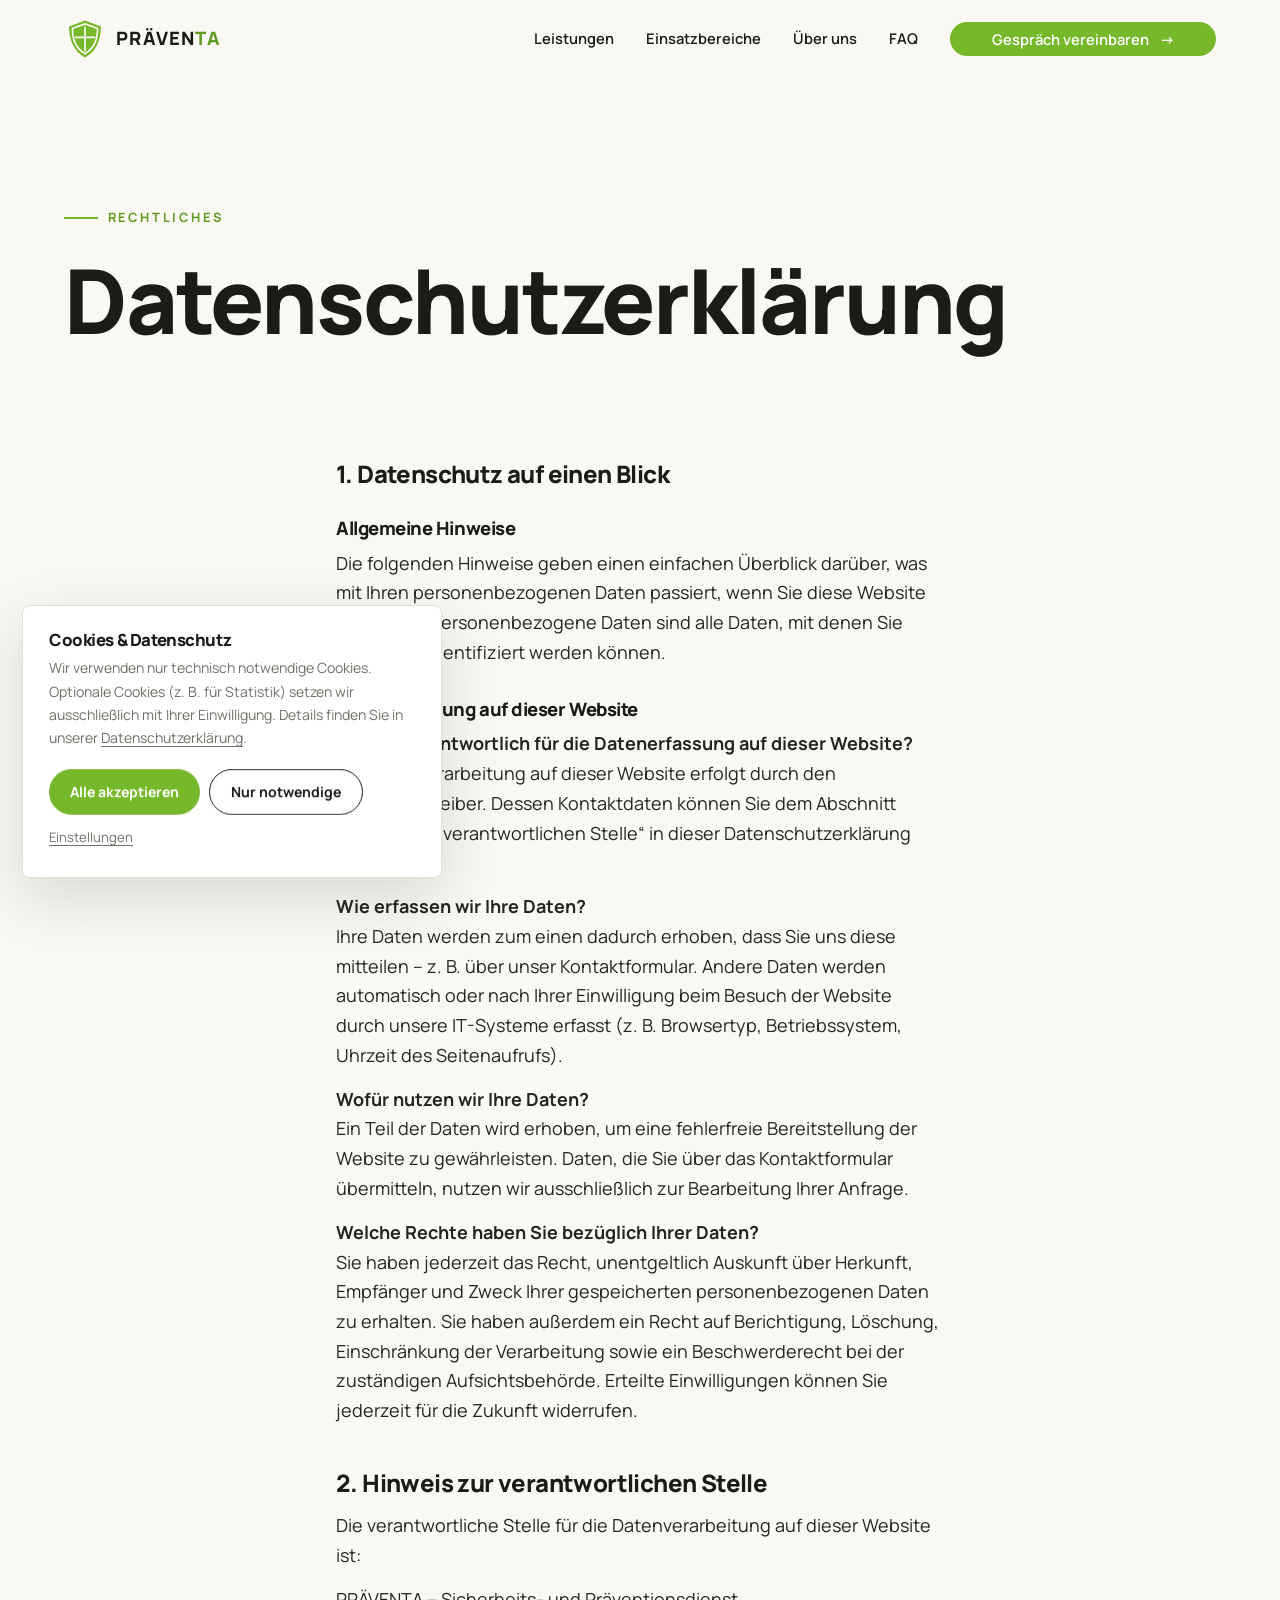
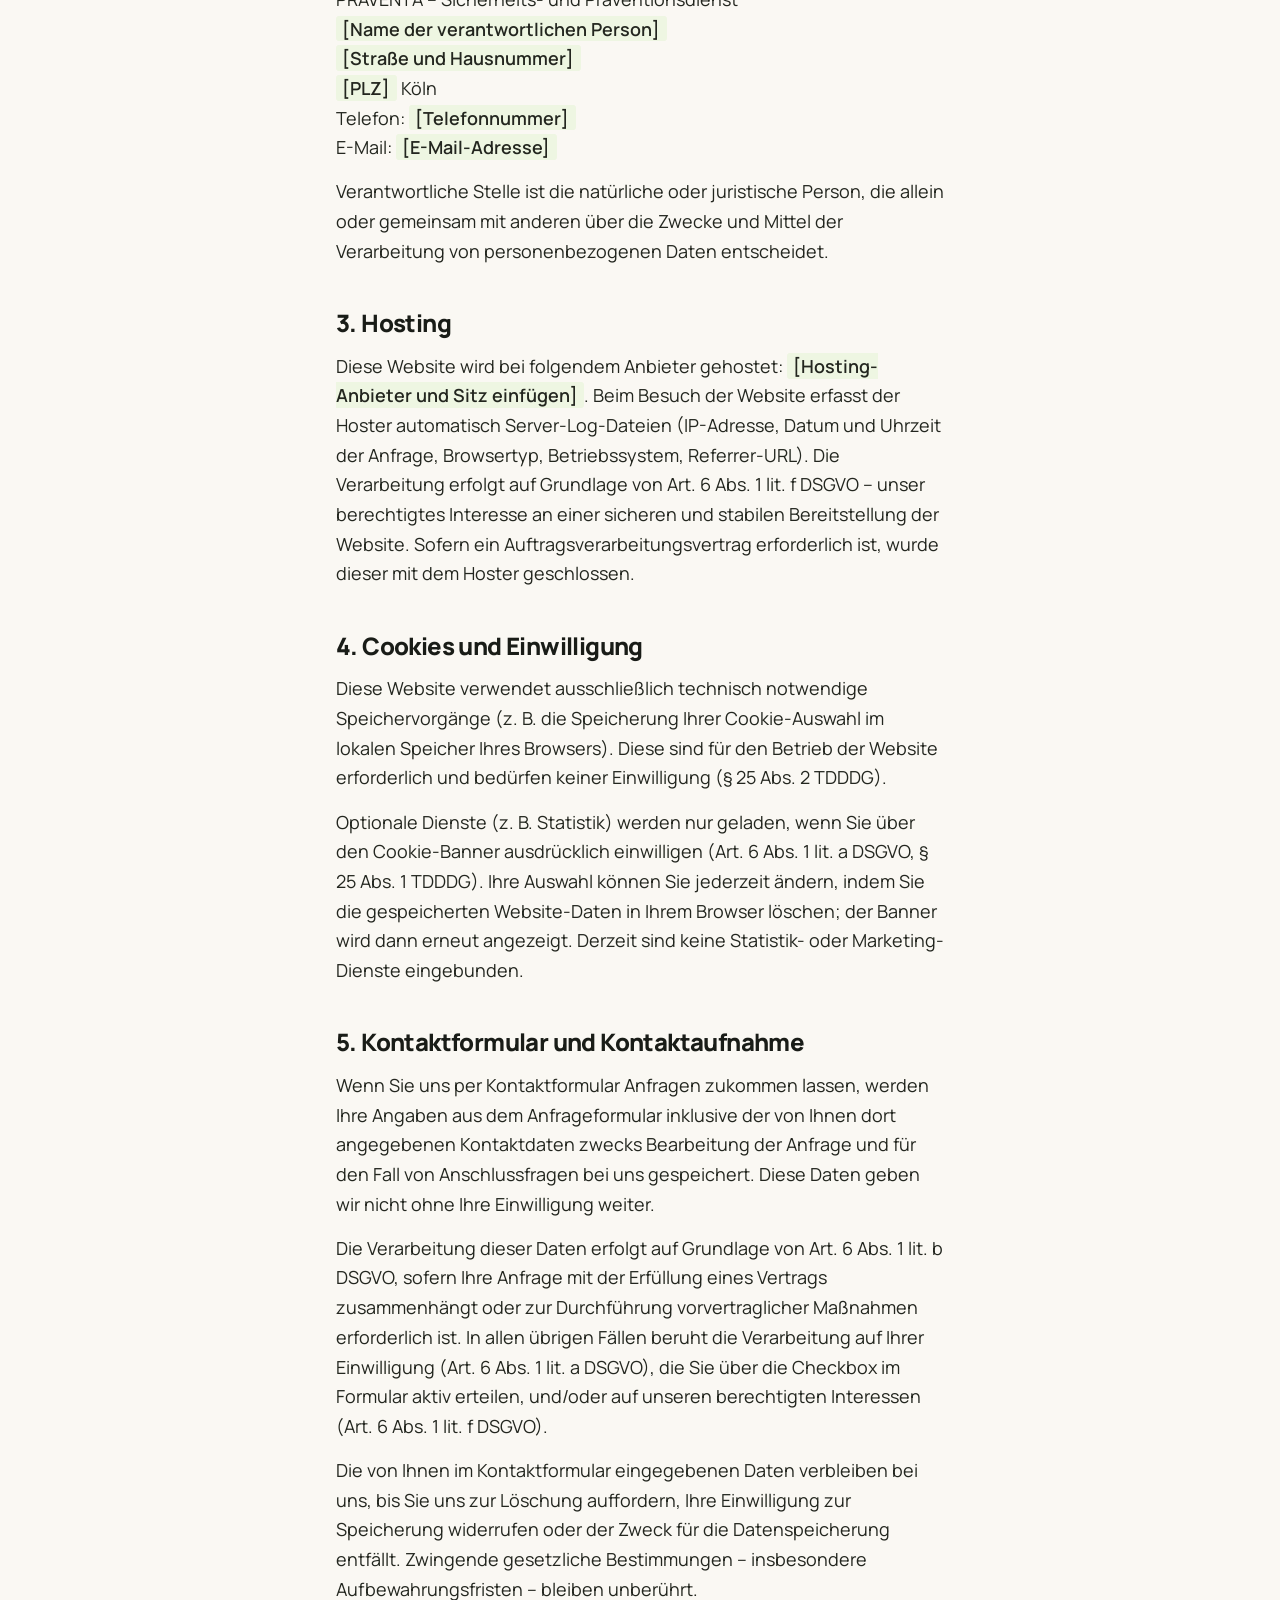
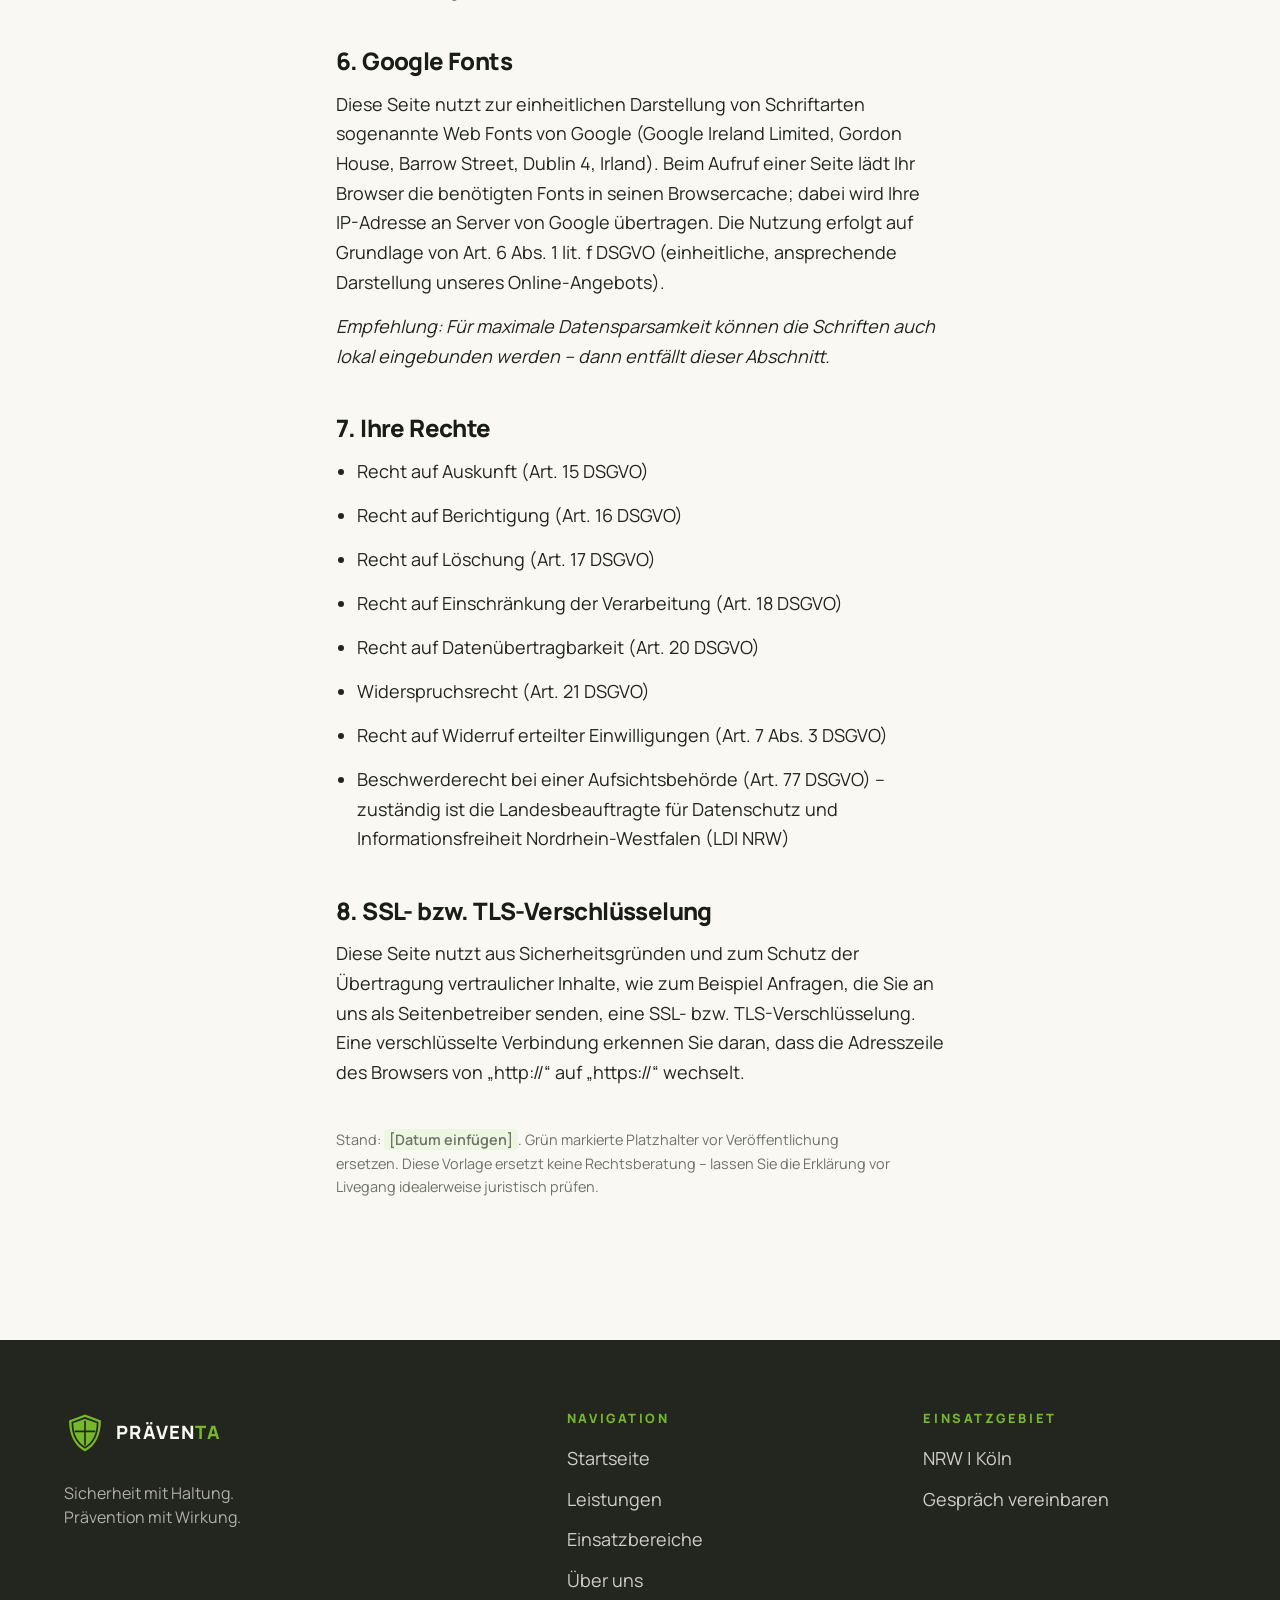
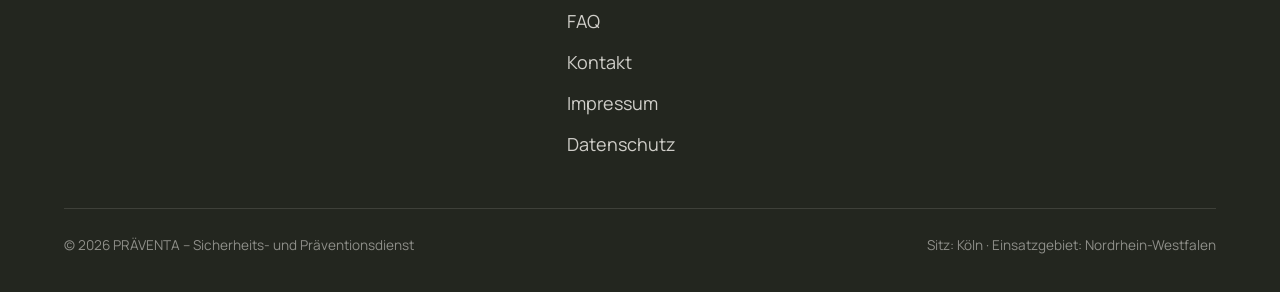
==== commit e54be837: "Update navigation links in datenschutz.html" ====
--- a/datenschutz.html
+++ b/datenschutz.html
@@ -11,6 +11,7 @@
   <link rel="preconnect" href="https://fonts.googleapis.com">
   <link rel="preconnect" href="https://fonts.gstatic.com" crossorigin>
   <link href="https://fonts.googleapis.com/css2?family=Manrope:wght@400;600;700;800&family=Caveat:wght@600&display=swap" rel="stylesheet">
+  <link rel="icon" type="image/svg+xml" href="favicon.svg">
   <link rel="stylesheet" href="styles.css">
 </head>
 <body>
@@ -30,10 +31,10 @@
       <span></span><span></span><span></span>
     </button>
     <nav class="main-nav" id="mainNav" aria-label="Hauptnavigation">
-      <a href="index.html#leistungen">Leistungen</a>
-      <a href="index.html#haltung">Haltung</a>
-      <a href="index.html#arbeitsweise">So arbeiten wir</a>
-      <a href="index.html#nrw">Einsatzgebiet</a>
+      <a href="leistungen.html">Leistungen</a>
+      <a href="einsatzbereiche.html">Einsatzbereiche</a>
+      <a href="ueber-uns.html">Über uns</a>
+      <a href="faq.html">FAQ</a>
       <a class="btn btn-green" href="kontakt.html" data-cursor="ANFRAGE">Gespräch vereinbaren <span class="btn-arrow">→</span></a>
     </nav>
   </header>
@@ -124,6 +125,10 @@
         <h4>Navigation</h4>
         <ul>
           <li><a href="index.html">Startseite</a></li>
+          <li><a href="leistungen.html">Leistungen</a></li>
+          <li><a href="einsatzbereiche.html">Einsatzbereiche</a></li>
+          <li><a href="ueber-uns.html">Über uns</a></li>
+          <li><a href="faq.html">FAQ</a></li>
           <li><a href="kontakt.html">Kontakt</a></li>
           <li><a href="impressum.html">Impressum</a></li>
           <li><a href="datenschutz.html">Datenschutz</a></li>
--- a/styles.css
+++ b/styles.css
@@ -1,3 +1,6 @@
+
+/* Fix: Sticky-Headline Leistungen kompakter, damit sie nicht in die rechte Spalte läuft */
+.services-layout .services-sticky h2 { font-size: clamp(2.2rem, 4.6vw, 4.4rem); }
 /* ==========================================================================
    PRÄVENTA — Designsystem
    Sicherheit mit Haltung. Prävention mit Wirkung.
@@ -1129,3 +1132,51 @@
   .site-header, .cookie-banner, .cursor-dot, .hero-scroll-hint { display: none !important; }
   body { background: #fff; }
 }
+
+/* Refinements v3: Hero — Headline-Größe & Szene entkoppeln (keine Grün-auf-Grün-Kollision) */
+:root { --display-xl: clamp(3rem, 8.6vw, 8.2rem); }
+.hero-scene { width: min(40vw, 560px); }
+
+/* Mission-Headline: kompakter, Ziel ~4 Zeilen */
+.mission-title {
+  font-size: clamp(1.7rem, 3.4vw, 3rem);
+  max-width: 30ch;
+  line-height: 1.18;
+}
+
+/* Header-CTA: mehr Luft links und rechts (nur Desktop) */
+@media (min-width: 861px) {
+  .site-header .main-nav .btn { padding-inline: 2.6rem; }
+}
+
+/* ===== Unterseiten: Leistungs-Detail, Einsatzbereiche, FAQ ===== */
+.detail-list { display: grid; gap: clamp(2.5rem, 6vh, 4.5rem); padding-bottom: clamp(3rem, 8vh, 6rem); }
+.detail-block {
+  border-top: 1px solid var(--line);
+  padding-top: clamp(2rem, 5vh, 3.5rem);
+  display: grid;
+  grid-template-columns: minmax(220px, 0.9fr) 2fr;
+  gap: clamp(1.5rem, 4vw, 5rem);
+}
+.detail-block h2 { font-size: var(--display-sm); margin-top: 0.4rem; }
+@media (max-width: 860px) { .detail-block { grid-template-columns: 1fr; gap: 1rem; } }
+
+.area-grid { display: grid; grid-template-columns: repeat(2, 1fr); gap: 1.2rem; padding-bottom: clamp(3rem, 8vh, 6rem); }
+.area-card { border: 1px solid var(--line); background: var(--white); border-radius: 6px; padding: clamp(1.4rem, 3vw, 2rem); transition: transform 0.35s var(--ease-out), border-color 0.3s; }
+.area-card:hover { transform: translateY(-4px); border-color: var(--green); }
+.area-card .audience-num { display: block; margin-bottom: 0.5rem; }
+.area-card h2 { font-size: 1.25rem; margin-bottom: 0.6rem; }
+.area-card p { font-size: 0.98rem; color: var(--anthracite); }
+@media (max-width: 760px) { .area-grid { grid-template-columns: 1fr; } }
+
+.faq-list { display: grid; gap: 0.9rem; padding-bottom: clamp(3rem, 8vh, 6rem); max-width: 52rem; }
+.faq-item { border: 1px solid var(--line); border-radius: 6px; background: var(--white); }
+.faq-item summary { cursor: pointer; list-style: none; font-weight: 700; padding: 1.15rem 1.4rem; display: flex; justify-content: space-between; align-items: baseline; gap: 1rem; }
+.faq-item summary::-webkit-details-marker { display: none; }
+.faq-item summary::after { content: "+"; color: var(--green-deep); font-weight: 800; font-size: 1.35rem; line-height: 1; flex: none; }
+.faq-item[open] summary::after { content: "\2013"; }
+.faq-item .faq-body { padding: 0 1.4rem 1.3rem; color: var(--anthracite); }
+
+.page-cta { background: var(--green); color: var(--white); text-align: center; padding: clamp(3rem, 8vh, 5rem) clamp(1.5rem, 5vw, 4rem); border-radius: 10px; margin-bottom: clamp(4rem, 10vh, 7rem); }
+.page-cta h2 { font-size: var(--display-sm); margin-bottom: 0.8rem; }
+.page-cta p { margin: 0 auto 1.8rem; color: rgba(255,255,255,0.92); max-width: 36rem; }
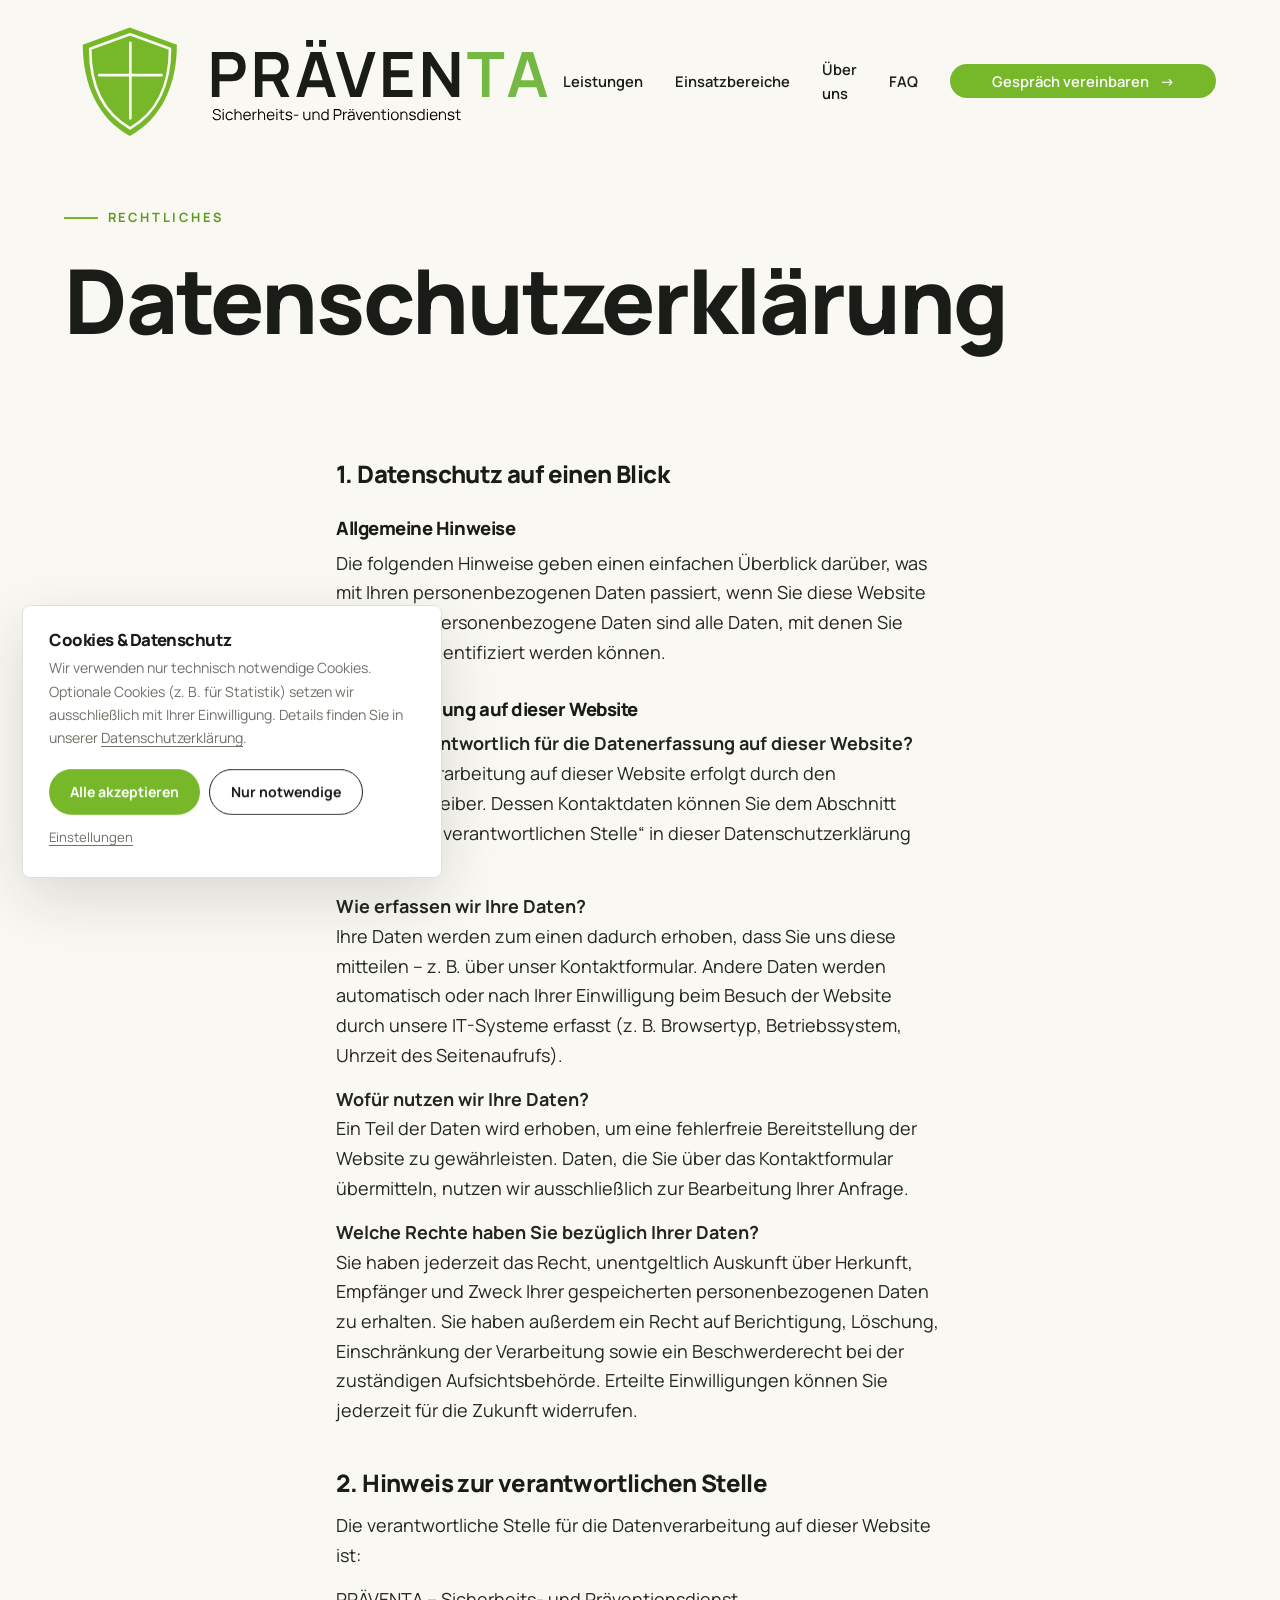
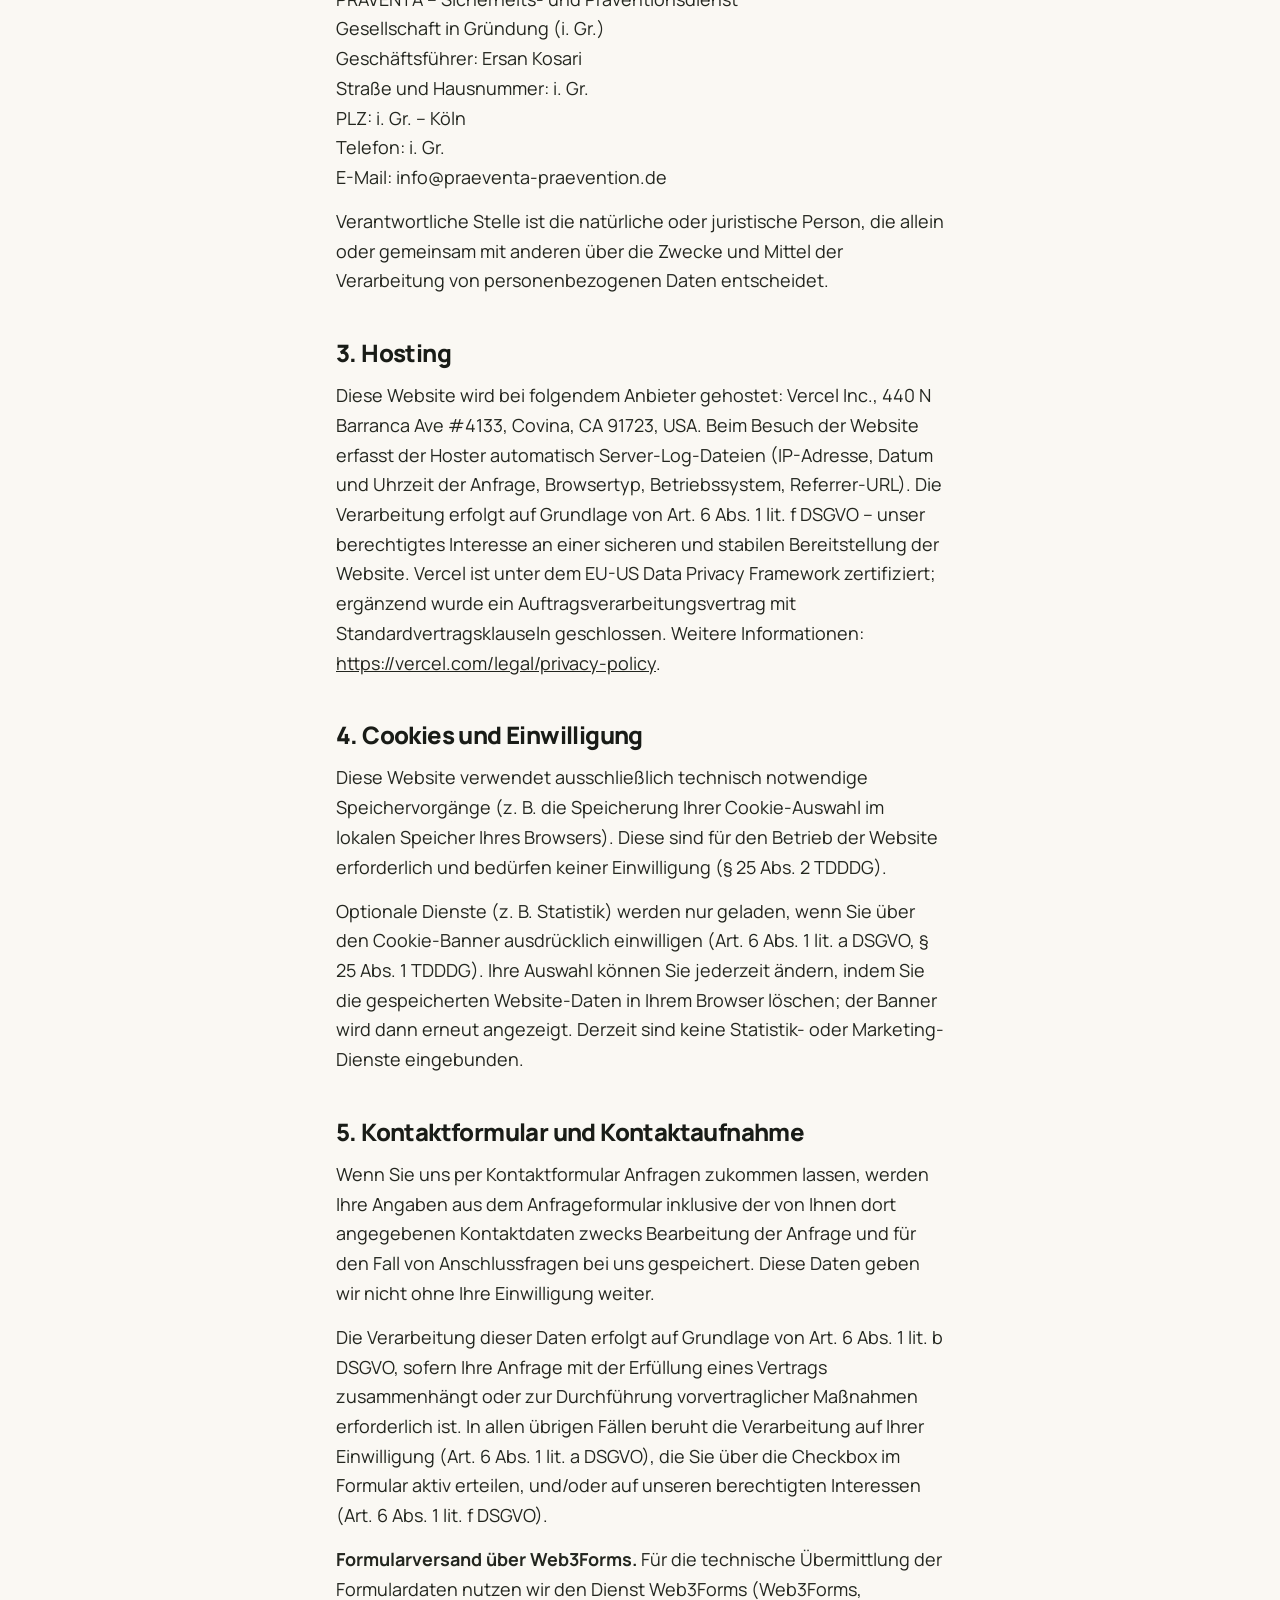
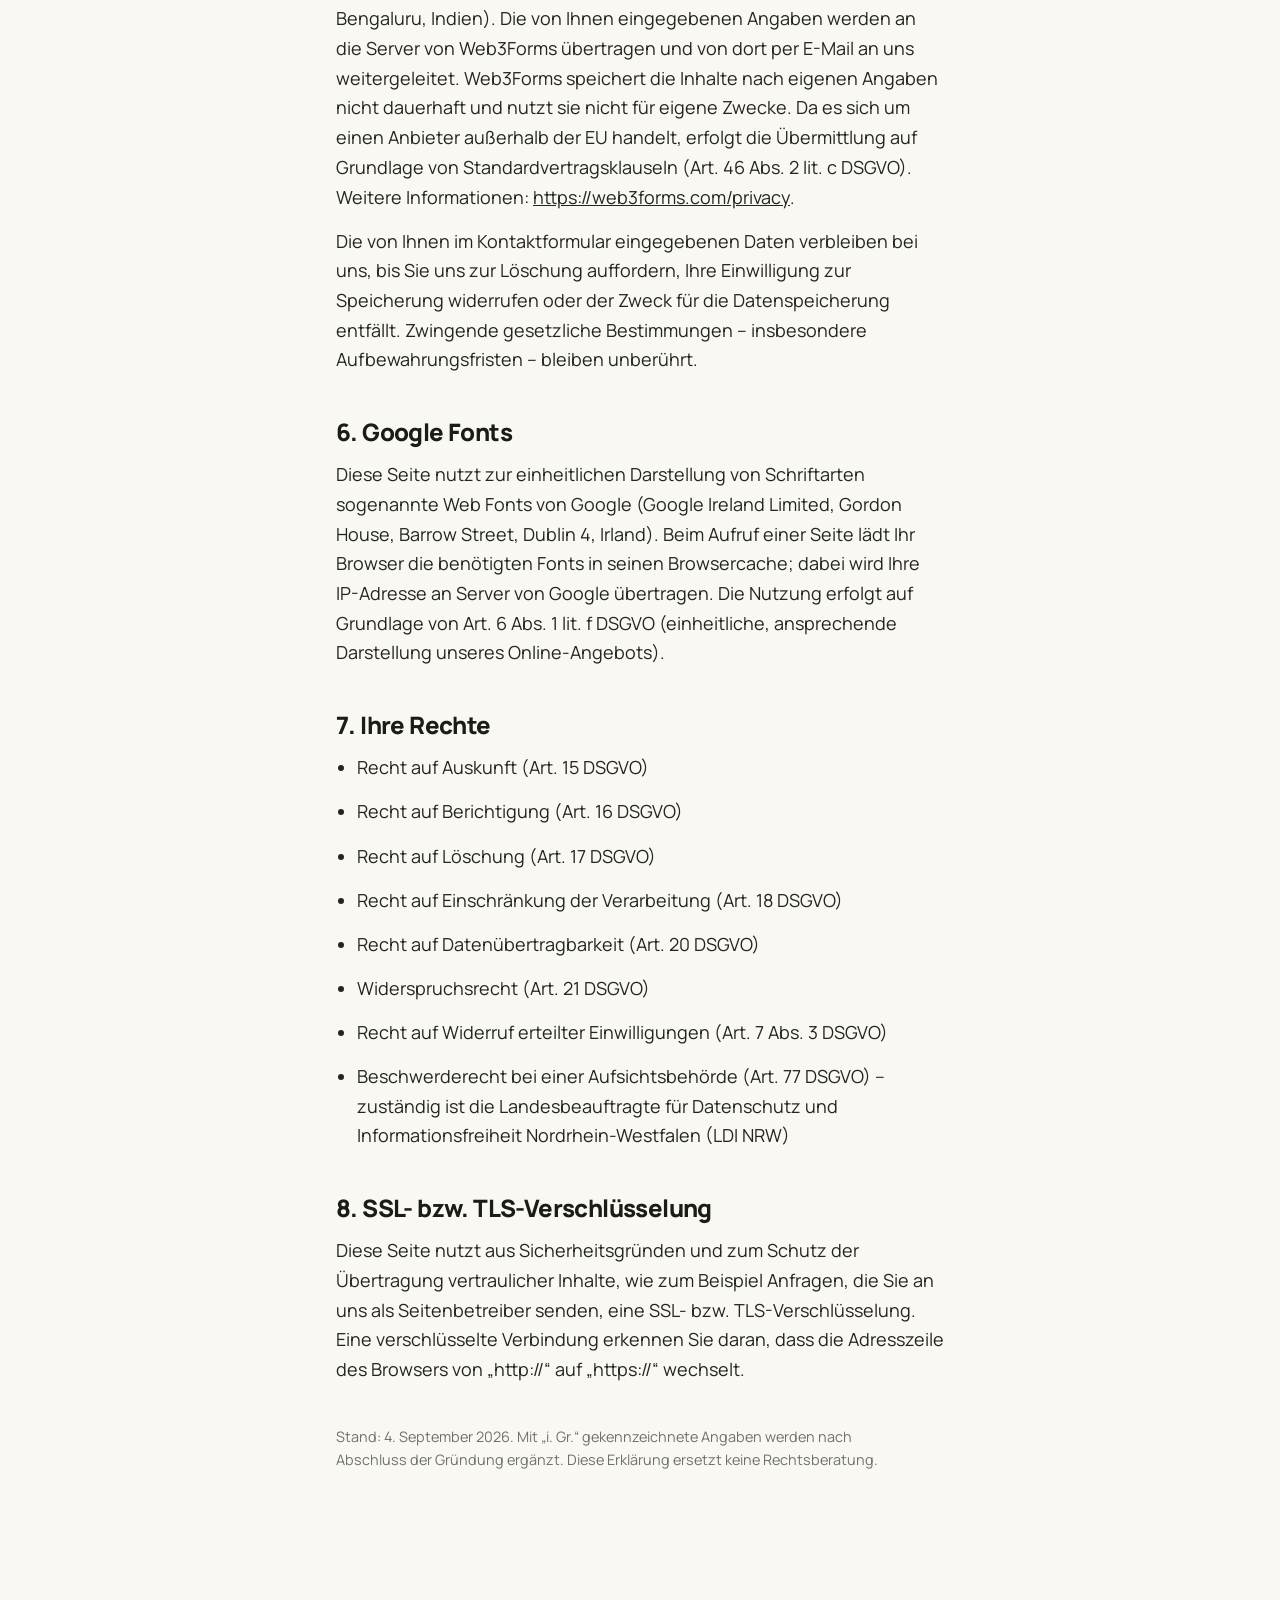
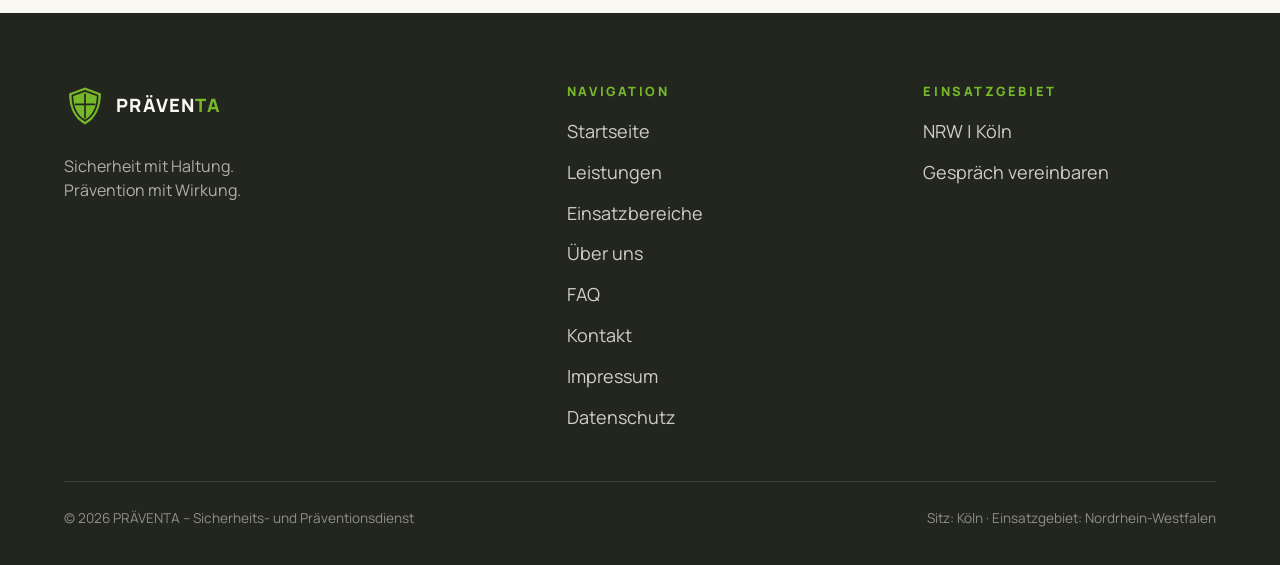
==== commit a5b22c05: "Datenschutz: Verantwortliche Stelle, Hosting, Web3Forms, Logo-Header" ====
--- a/datenschutz.html
+++ b/datenschutz.html
@@ -5,7 +5,7 @@
   <meta name="viewport" content="width=device-width, initial-scale=1.0">
   <title>Datenschutz | PRÄVENTA</title>
   <meta name="description" content="Datenschutzerklärung von PRÄVENTA.">
-  <link rel="canonical" href="https://www.praeventa-nrw.de/datenschutz.html">
+  <link rel="canonical" href="https://www.praeventa-praevention.de/datenschutz">
   <meta name="robots" content="noindex, follow">
 
   <link rel="preconnect" href="https://fonts.googleapis.com">
@@ -19,23 +19,18 @@
   <div class="cursor-dot" aria-hidden="true"><span class="cursor-label"></span></div>
 
   <header class="site-header">
-    <a class="brand" href="index.html" aria-label="PRÄVENTA – Startseite">
-      <svg class="brand-mark" viewBox="0 0 100 100" aria-hidden="true">
-        <path class="fill-green" d="M50 6 L88 20 C88 52 76 80 50 94 C24 80 12 52 12 20 Z"/>
-        <path d="M50 14 L80 25 C80 51 71 73 50 85 C29 73 20 51 20 25 Z" fill="none" stroke="#FAF8F3" stroke-width="4" stroke-linejoin="round"/>
-        <path d="M50 22 V78 M27 46 H73" stroke="#FAF8F3" stroke-width="4" stroke-linecap="round"/>
-      </svg>
-      <span class="brand-name">PRÄVEN<span>TA</span></span>
+    <a class="brand" href="/" aria-label="PRÄVENTA – Startseite">
+      <img class="brand-logo" src="/logo.svg" alt="PRÄVENTA – Sicherheits- und Präventionsdienst" width="815" height="207">
     </a>
     <button class="nav-toggle" aria-expanded="false" aria-controls="mainNav" aria-label="Menü öffnen">
       <span></span><span></span><span></span>
     </button>
     <nav class="main-nav" id="mainNav" aria-label="Hauptnavigation">
-      <a href="leistungen.html">Leistungen</a>
-      <a href="einsatzbereiche.html">Einsatzbereiche</a>
-      <a href="ueber-uns.html">Über uns</a>
-      <a href="faq.html">FAQ</a>
-      <a class="btn btn-green" href="kontakt.html" data-cursor="ANFRAGE">Gespräch vereinbaren <span class="btn-arrow">→</span></a>
+      <a href="/leistungen">Leistungen</a>
+      <a href="/einsatzbereiche">Einsatzbereiche</a>
+      <a href="/ueber-uns">Über uns</a>
+      <a href="/faq">FAQ</a>
+      <a class="btn btn-green" href="/kontakt" data-cursor="ANFRAGE">Gespräch vereinbaren <span class="btn-arrow">→</span></a>
     </nav>
   </header>
 
@@ -66,28 +61,30 @@
       <p>Die verantwortliche Stelle für die Datenverarbeitung auf dieser Website ist:</p>
       <p>
         PRÄVENTA – Sicherheits- und Präventionsdienst<br>
-        <span class="placeholder">[Name der verantwortlichen Person]</span><br>
-        <span class="placeholder">[Straße und Hausnummer]</span><br>
-        <span class="placeholder">[PLZ]</span> Köln<br>
-        Telefon: <span class="placeholder">[Telefonnummer]</span><br>
-        E-Mail: <span class="placeholder">[E-Mail-Adresse]</span>
+        Gesellschaft in Gründung (i. Gr.)<br>
+        Geschäftsführer: Ersan Kosari<br>
+        Straße und Hausnummer: i. Gr.<br>
+        PLZ: i. Gr. – Köln<br>
+        Telefon: i. Gr.<br>
+        E-Mail: <a href="mailto:info@praeventa-praevention.de">info@praeventa-praevention.de</a>
       </p>
       <p>Verantwortliche Stelle ist die natürliche oder juristische Person, die allein oder gemeinsam mit anderen über die Zwecke und Mittel der Verarbeitung von personenbezogenen Daten entscheidet.</p>
 
       <h2>3. Hosting</h2>
-      <p>Diese Website wird bei folgendem Anbieter gehostet: <span class="placeholder">[Hosting-Anbieter und Sitz einfügen]</span>. Beim Besuch der Website erfasst der Hoster automatisch Server-Log-Dateien (IP-Adresse, Datum und Uhrzeit der Anfrage, Browsertyp, Betriebssystem, Referrer-URL). Die Verarbeitung erfolgt auf Grundlage von Art. 6 Abs. 1 lit. f DSGVO – unser berechtigtes Interesse an einer sicheren und stabilen Bereitstellung der Website. Sofern ein Auftragsverarbeitungsvertrag erforderlich ist, wurde dieser mit dem Hoster geschlossen.</p>
+      <p>Diese Website wird bei folgendem Anbieter gehostet: Vercel Inc., 440 N Barranca Ave #4133, Covina, CA 91723, USA. Beim Besuch der Website erfasst der Hoster automatisch Server-Log-Dateien (IP-Adresse, Datum und Uhrzeit der Anfrage, Browsertyp, Betriebssystem, Referrer-URL). Die Verarbeitung erfolgt auf Grundlage von Art. 6 Abs. 1 lit. f DSGVO – unser berechtigtes Interesse an einer sicheren und stabilen Bereitstellung der Website. Vercel ist unter dem EU-US Data Privacy Framework zertifiziert; ergänzend wurde ein Auftragsverarbeitungsvertrag mit Standardvertragsklauseln geschlossen. Weitere Informationen: <a href="https://vercel.com/legal/privacy-policy" rel="noopener" target="_blank" style="text-decoration:underline;">https://vercel.com/legal/privacy-policy</a>.</p>
 
       <h2>4. Cookies und Einwilligung</h2>
       <p>Diese Website verwendet ausschließlich technisch notwendige Speichervorgänge (z. B. die Speicherung Ihrer Cookie-Auswahl im lokalen Speicher Ihres Browsers). Diese sind für den Betrieb der Website erforderlich und bedürfen keiner Einwilligung (§ 25 Abs. 2 TDDDG).</p>
       <p>Optionale Dienste (z. B. Statistik) werden nur geladen, wenn Sie über den Cookie-Banner ausdrücklich einwilligen (Art. 6 Abs. 1 lit. a DSGVO, § 25 Abs. 1 TDDDG). Ihre Auswahl können Sie jederzeit ändern, indem Sie die gespeicherten Website-Daten in Ihrem Browser löschen; der Banner wird dann erneut angezeigt. Derzeit sind keine Statistik- oder Marketing-Dienste eingebunden.</p>
+
       <h2>5. Kontaktformular und Kontaktaufnahme</h2>
       <p>Wenn Sie uns per Kontaktformular Anfragen zukommen lassen, werden Ihre Angaben aus dem Anfrageformular inklusive der von Ihnen dort angegebenen Kontaktdaten zwecks Bearbeitung der Anfrage und für den Fall von Anschlussfragen bei uns gespeichert. Diese Daten geben wir nicht ohne Ihre Einwilligung weiter.</p>
       <p>Die Verarbeitung dieser Daten erfolgt auf Grundlage von Art. 6 Abs. 1 lit. b DSGVO, sofern Ihre Anfrage mit der Erfüllung eines Vertrags zusammenhängt oder zur Durchführung vorvertraglicher Maßnahmen erforderlich ist. In allen übrigen Fällen beruht die Verarbeitung auf Ihrer Einwilligung (Art. 6 Abs. 1 lit. a DSGVO), die Sie über die Checkbox im Formular aktiv erteilen, und/oder auf unseren berechtigten Interessen (Art. 6 Abs. 1 lit. f DSGVO).</p>
+      <p><strong>Formularversand über Web3Forms.</strong> Für die technische Übermittlung der Formulardaten nutzen wir den Dienst Web3Forms (Web3Forms, Bengaluru, Indien). Die von Ihnen eingegebenen Angaben werden an die Server von Web3Forms übertragen und von dort per E-Mail an uns weitergeleitet. Web3Forms speichert die Inhalte nach eigenen Angaben nicht dauerhaft und nutzt sie nicht für eigene Zwecke. Da es sich um einen Anbieter außerhalb der EU handelt, erfolgt die Übermittlung auf Grundlage von Standardvertragsklauseln (Art. 46 Abs. 2 lit. c DSGVO). Weitere Informationen: <a href="https://web3forms.com/privacy" rel="noopener" target="_blank" style="text-decoration:underline;">https://web3forms.com/privacy</a>.</p>
       <p>Die von Ihnen im Kontaktformular eingegebenen Daten verbleiben bei uns, bis Sie uns zur Löschung auffordern, Ihre Einwilligung zur Speicherung widerrufen oder der Zweck für die Datenspeicherung entfällt. Zwingende gesetzliche Bestimmungen – insbesondere Aufbewahrungsfristen – bleiben unberührt.</p>
 
       <h2>6. Google Fonts</h2>
       <p>Diese Seite nutzt zur einheitlichen Darstellung von Schriftarten sogenannte Web Fonts von Google (Google Ireland Limited, Gordon House, Barrow Street, Dublin 4, Irland). Beim Aufruf einer Seite lädt Ihr Browser die benötigten Fonts in seinen Browsercache; dabei wird Ihre IP-Adresse an Server von Google übertragen. Die Nutzung erfolgt auf Grundlage von Art. 6 Abs. 1 lit. f DSGVO (einheitliche, ansprechende Darstellung unseres Online-Angebots).</p>
-      <p><em>Empfehlung: Für maximale Datensparsamkeit können die Schriften auch lokal eingebunden werden – dann entfällt dieser Abschnitt.</em></p>
 
       <h2>7. Ihre Rechte</h2>
       <ul>
@@ -104,14 +101,14 @@
       <h2>8. SSL- bzw. TLS-Verschlüsselung</h2>
       <p>Diese Seite nutzt aus Sicherheitsgründen und zum Schutz der Übertragung vertraulicher Inhalte, wie zum Beispiel Anfragen, die Sie an uns als Seitenbetreiber senden, eine SSL- bzw. TLS-Verschlüsselung. Eine verschlüsselte Verbindung erkennen Sie daran, dass die Adresszeile des Browsers von „http://“ auf „https://“ wechselt.</p>
 
-      <p style="margin-top:2.5rem; font-size:0.9rem; color:var(--grey);">Stand: <span class="placeholder">[Datum einfügen]</span>. Grün markierte Platzhalter vor Veröffentlichung ersetzen. Diese Vorlage ersetzt keine Rechtsberatung – lassen Sie die Erklärung vor Livegang idealerweise juristisch prüfen.</p>
+      <p style="margin-top:2.5rem; font-size:0.9rem; color:var(--grey);">Stand: 4. September 2026. Mit „i. Gr.“ gekennzeichnete Angaben werden nach Abschluss der Gründung ergänzt. Diese Erklärung ersetzt keine Rechtsberatung.</p>
     </section>
   </main>
 
   <footer class="site-footer">
     <div class="footer-grid">
       <div>
-        <a class="brand" href="index.html" aria-label="PRÄVENTA – Startseite">
+        <a class="brand" href="/" aria-label="PRÄVENTA – Startseite">
           <svg class="brand-mark" viewBox="0 0 100 100" aria-hidden="true">
             <path class="fill-green" d="M50 6 L88 20 C88 52 76 80 50 94 C24 80 12 52 12 20 Z"/>
             <path d="M50 14 L80 25 C80 51 71 73 50 85 C29 73 20 51 20 25 Z" fill="none" stroke="#23261F" stroke-width="4" stroke-linejoin="round"/>
@@ -124,21 +121,21 @@
       <nav class="footer-col" aria-label="Footer-Navigation">
         <h4>Navigation</h4>
         <ul>
-          <li><a href="index.html">Startseite</a></li>
-          <li><a href="leistungen.html">Leistungen</a></li>
-          <li><a href="einsatzbereiche.html">Einsatzbereiche</a></li>
-          <li><a href="ueber-uns.html">Über uns</a></li>
-          <li><a href="faq.html">FAQ</a></li>
-          <li><a href="kontakt.html">Kontakt</a></li>
-          <li><a href="impressum.html">Impressum</a></li>
-          <li><a href="datenschutz.html">Datenschutz</a></li>
+          <li><a href="/">Startseite</a></li>
+          <li><a href="/leistungen">Leistungen</a></li>
+          <li><a href="/einsatzbereiche">Einsatzbereiche</a></li>
+          <li><a href="/ueber-uns">Über uns</a></li>
+          <li><a href="/faq">FAQ</a></li>
+          <li><a href="/kontakt">Kontakt</a></li>
+          <li><a href="/impressum">Impressum</a></li>
+          <li><a href="/datenschutz">Datenschutz</a></li>
         </ul>
       </nav>
       <div class="footer-col">
         <h4>Einsatzgebiet</h4>
         <ul>
-          <li><a href="index.html#nrw">NRW | Köln</a></li>
-          <li><a href="kontakt.html">Gespräch vereinbaren</a></li>
+          <li><a href="/#nrw">NRW | Köln</a></li>
+          <li><a href="/kontakt">Gespräch vereinbaren</a></li>
         </ul>
       </div>
     </div>
@@ -150,7 +147,7 @@
 
   <div class="cookie-banner" id="cookieBanner" role="dialog" aria-modal="false" aria-label="Cookie-Einstellungen">
     <h3>Cookies &amp; Datenschutz</h3>
-    <p>Wir verwenden nur technisch notwendige Cookies. Optionale Cookies (z.&nbsp;B. für Statistik) setzen wir ausschließlich mit Ihrer Einwilligung. Details finden Sie in unserer <a href="datenschutz.html">Datenschutzerklärung</a>.</p>
+    <p>Wir verwenden nur technisch notwendige Cookies. Optionale Cookies (z.&nbsp;B. für Statistik) setzen wir ausschließlich mit Ihrer Einwilligung. Details finden Sie in unserer <a href="/datenschutz">Datenschutzerklärung</a>.</p>
     <div class="cookie-options">
       <label class="cookie-option"><input type="checkbox" checked disabled> Notwendig (immer aktiv)</label>
       <label class="cookie-option"><input type="checkbox" id="consentStats"> Statistik</label>
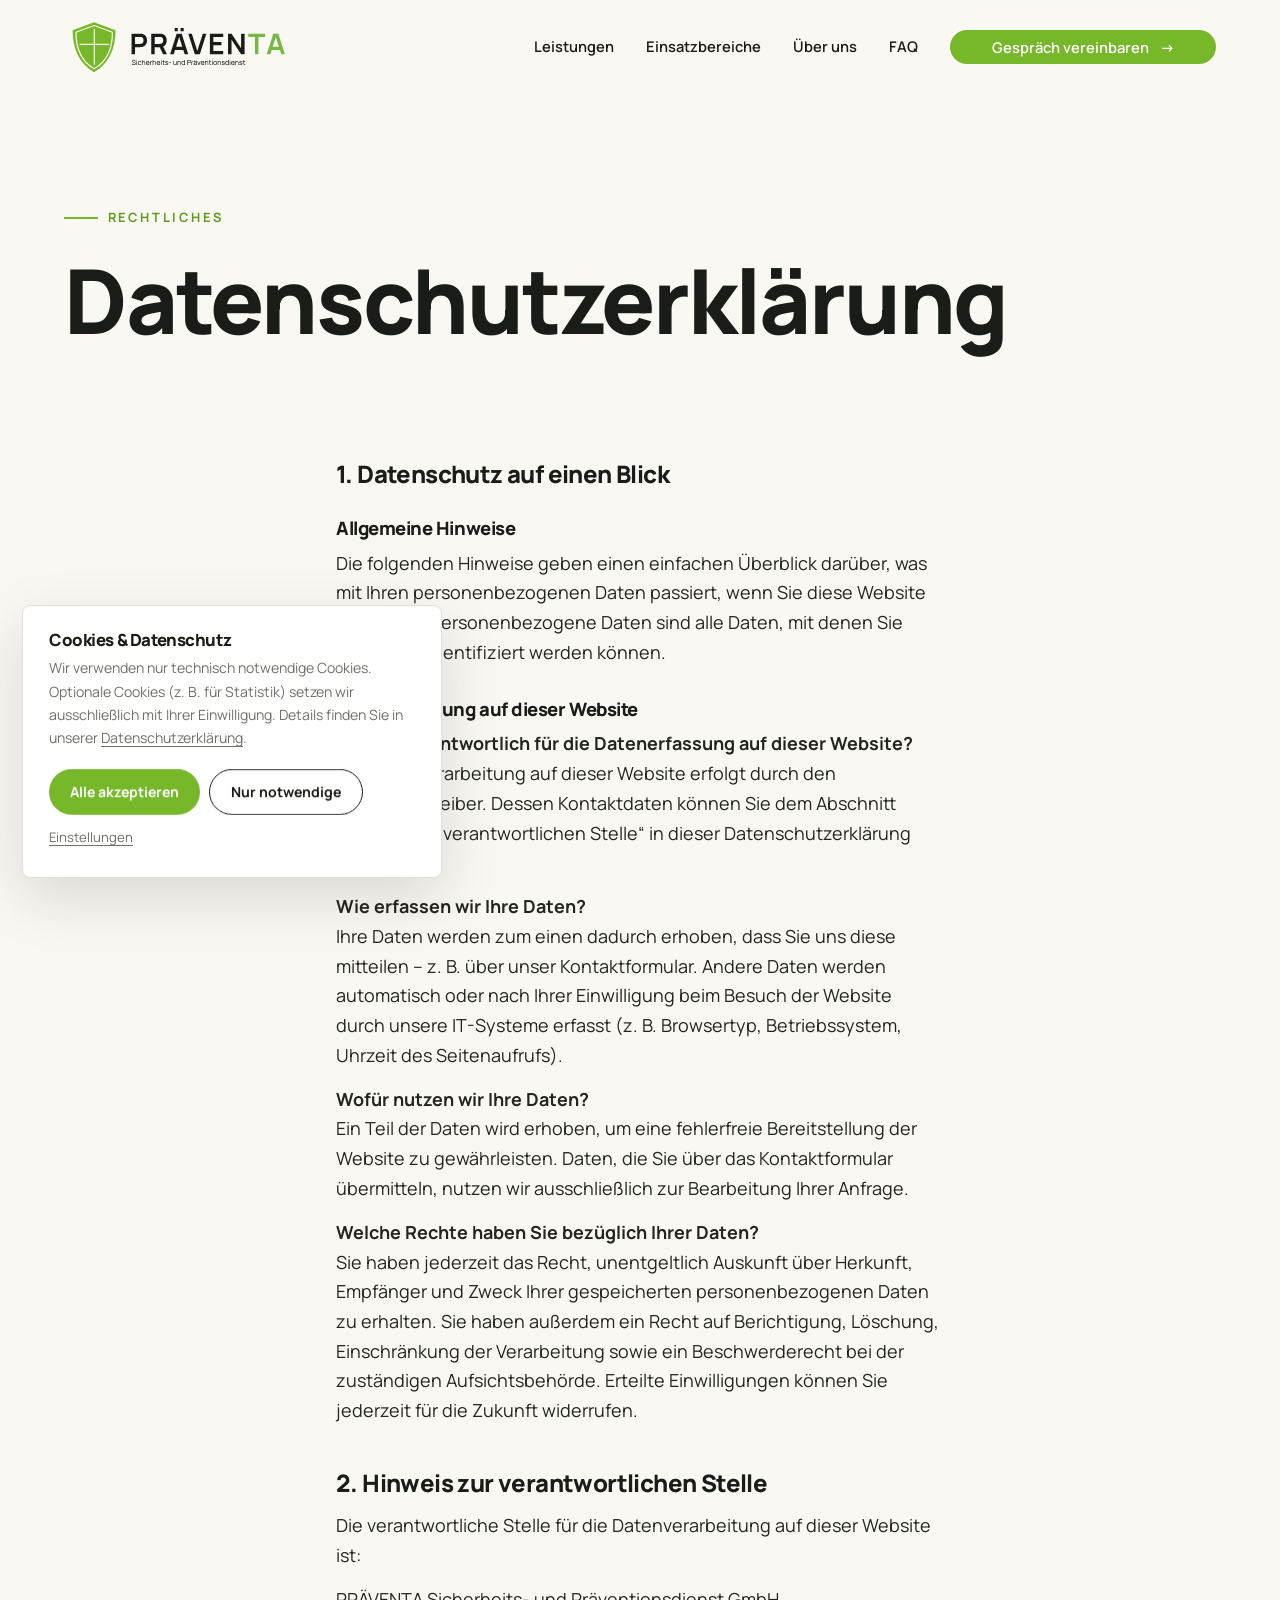
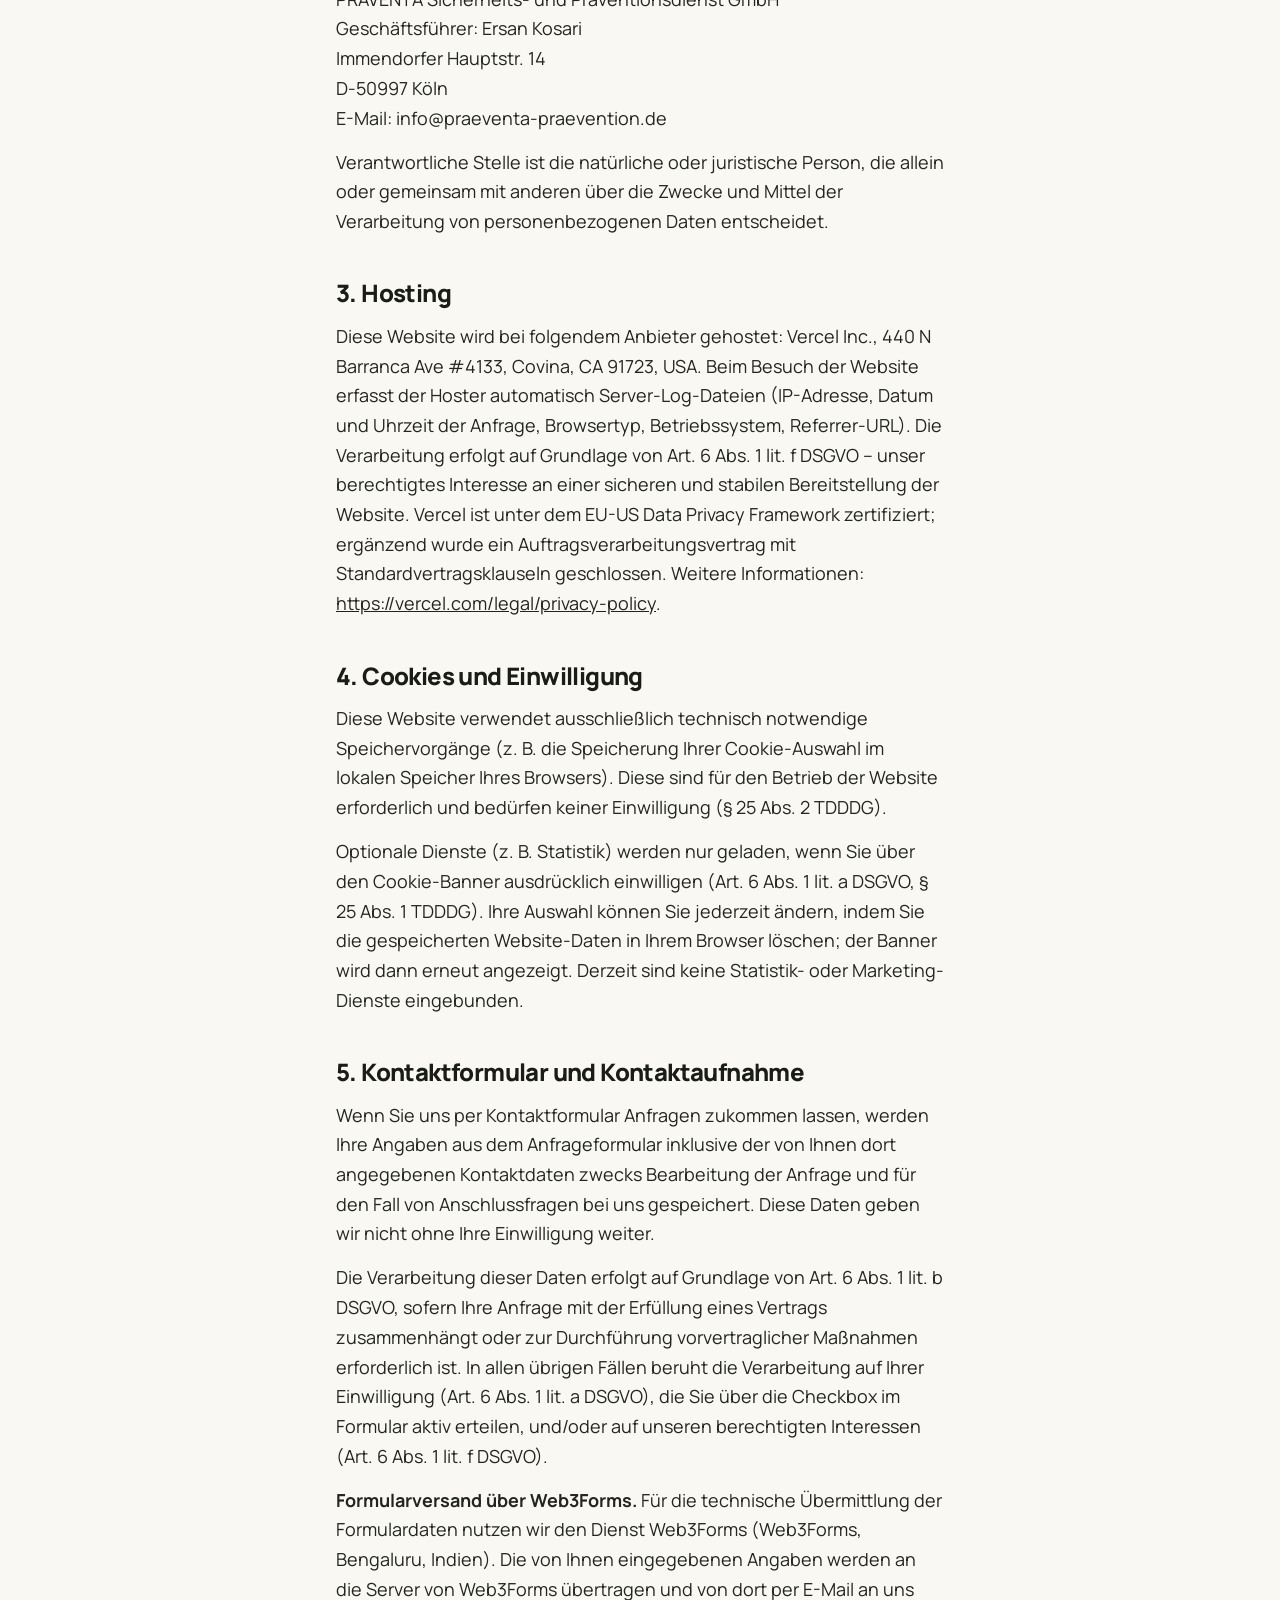
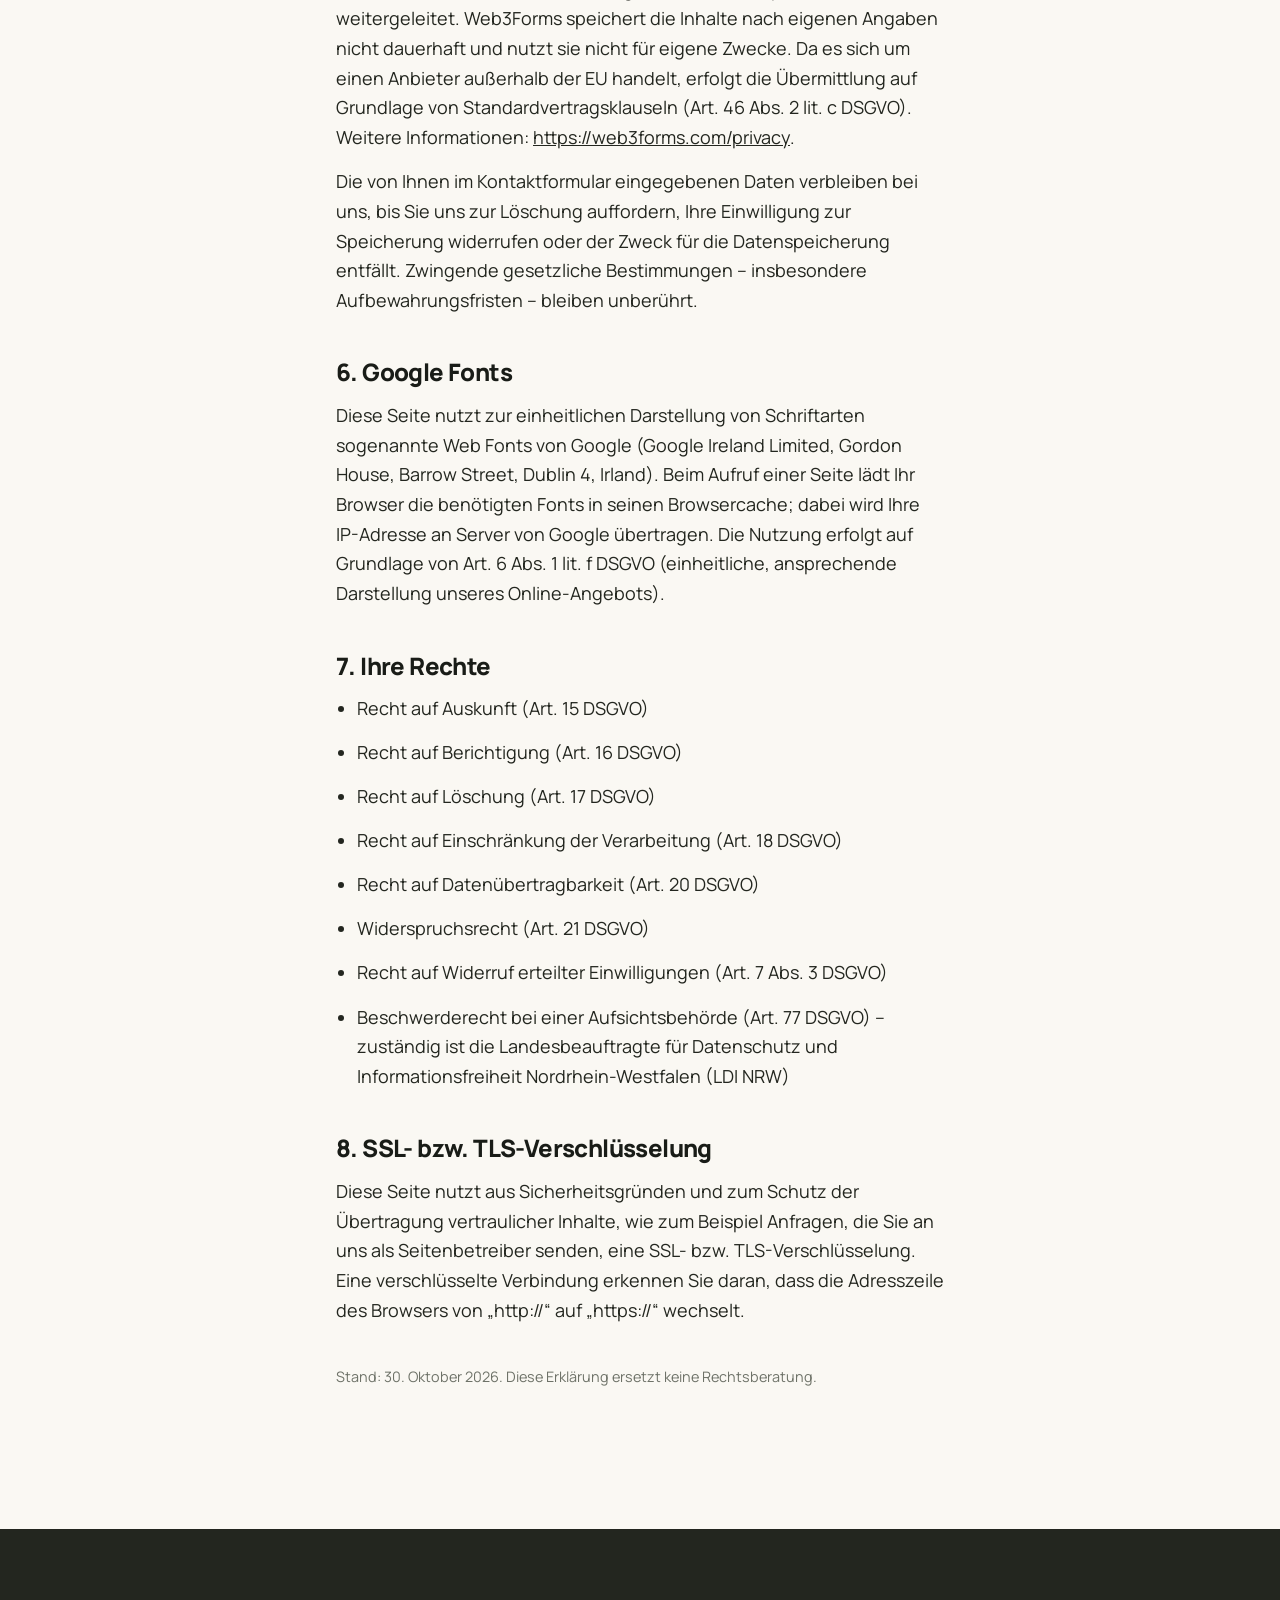
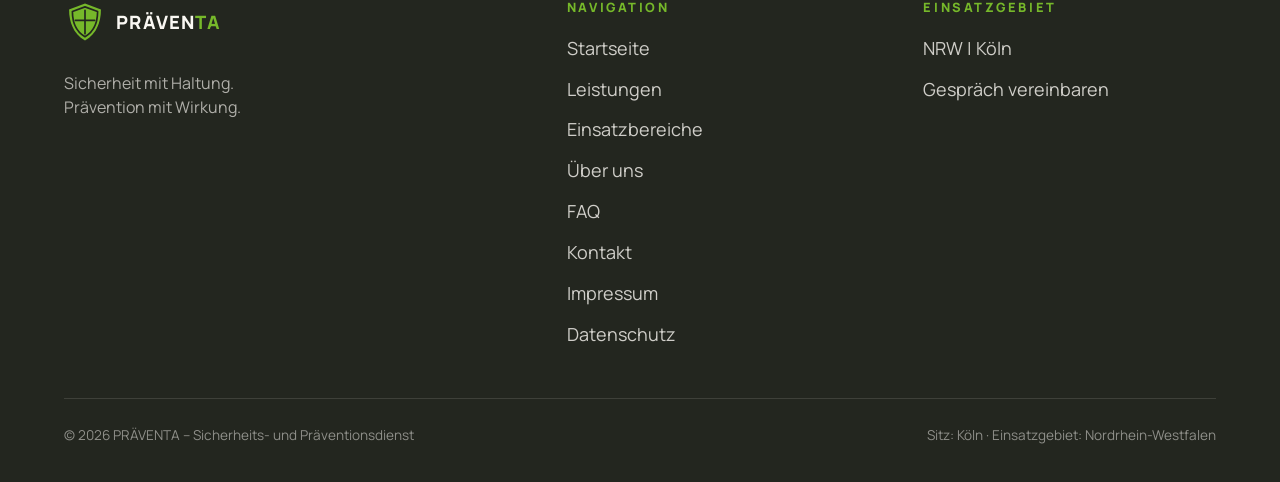
==== commit 1dc5fefb: "Update company details and dDatenschutz: Verantwortliche Stelle GmbH mit Adresse, ohne Telefonate in" ====
--- a/datenschutz.html
+++ b/datenschutz.html
@@ -60,12 +60,10 @@
       <h2>2. Hinweis zur verantwortlichen Stelle</h2>
       <p>Die verantwortliche Stelle für die Datenverarbeitung auf dieser Website ist:</p>
       <p>
-        PRÄVENTA – Sicherheits- und Präventionsdienst<br>
-        Gesellschaft in Gründung (i. Gr.)<br>
+        PRÄVENTA Sicherheits- und Präventionsdienst GmbH<br>
         Geschäftsführer: Ersan Kosari<br>
-        Straße und Hausnummer: i. Gr.<br>
-        PLZ: i. Gr. – Köln<br>
-        Telefon: i. Gr.<br>
+        Immendorfer Hauptstr. 14<br>
+        D-50997 Köln<br>
         E-Mail: <a href="mailto:info@praeventa-praevention.de">info@praeventa-praevention.de</a>
       </p>
       <p>Verantwortliche Stelle ist die natürliche oder juristische Person, die allein oder gemeinsam mit anderen über die Zwecke und Mittel der Verarbeitung von personenbezogenen Daten entscheidet.</p>
@@ -101,7 +99,7 @@
       <h2>8. SSL- bzw. TLS-Verschlüsselung</h2>
       <p>Diese Seite nutzt aus Sicherheitsgründen und zum Schutz der Übertragung vertraulicher Inhalte, wie zum Beispiel Anfragen, die Sie an uns als Seitenbetreiber senden, eine SSL- bzw. TLS-Verschlüsselung. Eine verschlüsselte Verbindung erkennen Sie daran, dass die Adresszeile des Browsers von „http://“ auf „https://“ wechselt.</p>
 
-      <p style="margin-top:2.5rem; font-size:0.9rem; color:var(--grey);">Stand: 4. September 2026. Mit „i. Gr.“ gekennzeichnete Angaben werden nach Abschluss der Gründung ergänzt. Diese Erklärung ersetzt keine Rechtsberatung.</p>
+      <p style="margin-top:2.5rem; font-size:0.9rem; color:var(--grey);">Stand: 30. Oktober 2026. Diese Erklärung ersetzt keine Rechtsberatung.</p>
     </section>
   </main>
 
--- a/styles.css
+++ b/styles.css
@@ -156,6 +156,17 @@
   letter-spacing: 0.06em;
 }
 .brand-name span { color: var(--green-deep); }
+.brand-logo {
+  height: 58px;
+  width: auto;
+  display: block;
+  transition: height 0.4s var(--ease-out);
+}
+.site-header.is-scrolled .brand-logo { height: 46px; }
+@media (max-width: 860px) {
+  .brand-logo { height: 46px; }
+  .site-header.is-scrolled .brand-logo { height: 40px; }
+}
 
 .main-nav { display: flex; align-items: center; gap: clamp(1rem, 2.5vw, 2.4rem); }
 .main-nav a {
@@ -739,6 +750,98 @@
   .relief-scene { max-width: 420px; margin-inline: auto; }
 }
 
+/* QUALIFIKATION */
+.qual-title { font-size: var(--display-md); max-width: 16ch; }
+.qual-grid {
+  margin-top: clamp(3rem, 7vh, 5rem);
+  display: grid;
+  grid-template-columns: 1.25fr 1fr;
+  gap: clamp(2.5rem, 6vw, 7rem);
+  align-items: start;
+}
+.qual-subtitle {
+  font-size: 0.8rem;
+  font-weight: 700;
+  letter-spacing: 0.18em;
+  text-transform: uppercase;
+  color: var(--grey);
+  margin-bottom: 1.4rem;
+}
+.qual-list { list-style: none; margin: 0; padding: 0; }
+.qual-item {
+  display: grid;
+  grid-template-columns: 2rem 1fr;
+  gap: 1.2rem;
+  align-items: start;
+  padding: 1.05rem 0;
+  border-top: 1px solid var(--line);
+  font-size: clamp(1.05rem, 1.5vw, 1.25rem);
+  font-weight: 600;
+  color: var(--ink);
+  line-height: 1.35;
+}
+.qual-item:last-child { border-bottom: 1px solid var(--line); }
+.qual-check { width: 2rem; height: 2rem; margin-top: -0.1rem; }
+.qual-check svg { width: 100%; height: 100%; }
+.qual-check path {
+  fill: none;
+  stroke: var(--green);
+  stroke-width: 3.2;
+  stroke-linecap: round;
+  stroke-linejoin: round;
+  stroke-dasharray: 60;
+  stroke-dashoffset: 60;
+  transition: stroke-dashoffset 0.7s var(--ease-out);
+}
+.qual-skills.in-view .qual-check path { stroke-dashoffset: 0; }
+.qual-skills.in-view .qual-item:nth-child(2) .qual-check path { transition-delay: 0.1s; }
+.qual-skills.in-view .qual-item:nth-child(3) .qual-check path { transition-delay: 0.2s; }
+.qual-skills.in-view .qual-item:nth-child(4) .qual-check path { transition-delay: 0.3s; }
+.qual-skills.in-view .qual-item:nth-child(5) .qual-check path { transition-delay: 0.4s; }
+.qual-skills.in-view .qual-item:nth-child(6) .qual-check path { transition-delay: 0.5s; }
+.qual-skills.in-view .qual-item:nth-child(7) .qual-check path { transition-delay: 0.6s; }
+
+.qual-rhythm {
+  background: var(--anthracite);
+  color: var(--paper);
+  padding: clamp(2rem, 4vw, 3.2rem);
+  border-radius: 6px;
+  position: relative;
+}
+.qual-rhythm .qual-subtitle { color: var(--green); }
+.qual-note {
+  position: absolute;
+  top: -1.1rem;
+  right: 1.6rem;
+  color: var(--green);
+  background: var(--paper);
+  padding: 0.1rem 0.7rem;
+  border-radius: 3px;
+  transform: rotate(-2deg);
+}
+.qual-timeline { margin: 0; }
+.qual-tl-item {
+  display: grid;
+  grid-template-columns: 9.5rem 1fr;
+  gap: 1.2rem;
+  padding: 1.1rem 0;
+  border-top: 1px solid rgba(250, 248, 243, 0.14);
+}
+.qual-tl-item dt {
+  font-size: 0.82rem;
+  font-weight: 800;
+  letter-spacing: 0.14em;
+  text-transform: uppercase;
+  color: var(--green);
+  padding-top: 0.15rem;
+}
+.qual-tl-item dd { margin: 0; font-size: 1.02rem; line-height: 1.5; color: rgba(250, 248, 243, 0.88); }
+@media (max-width: 900px) {
+  .qual-grid { grid-template-columns: 1fr; }
+  .qual-tl-item { grid-template-columns: 1fr; gap: 0.3rem; }
+  .qual-note { position: static; display: inline-block; margin-bottom: 1rem; }
+}
+
 /* PROZESS — Timeline */
 .process-title { font-size: var(--display-md); }
 .process-track {
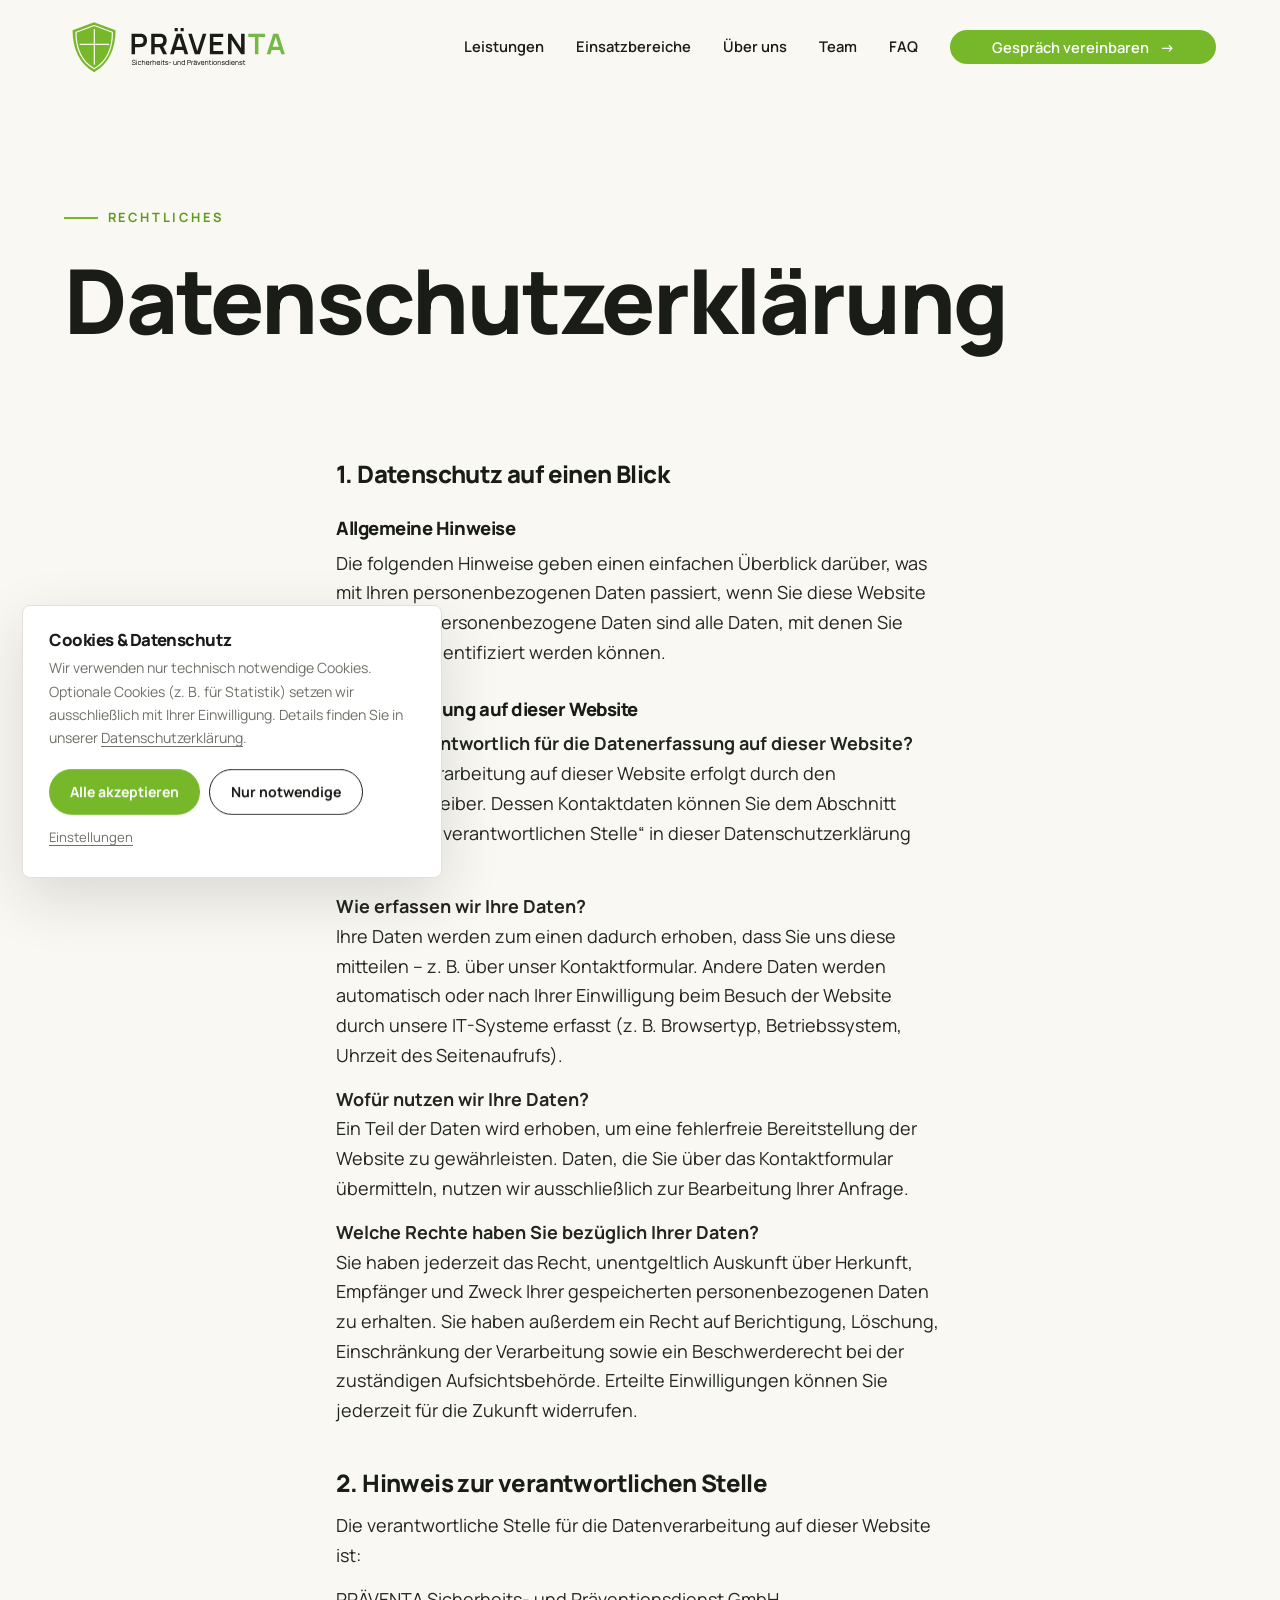
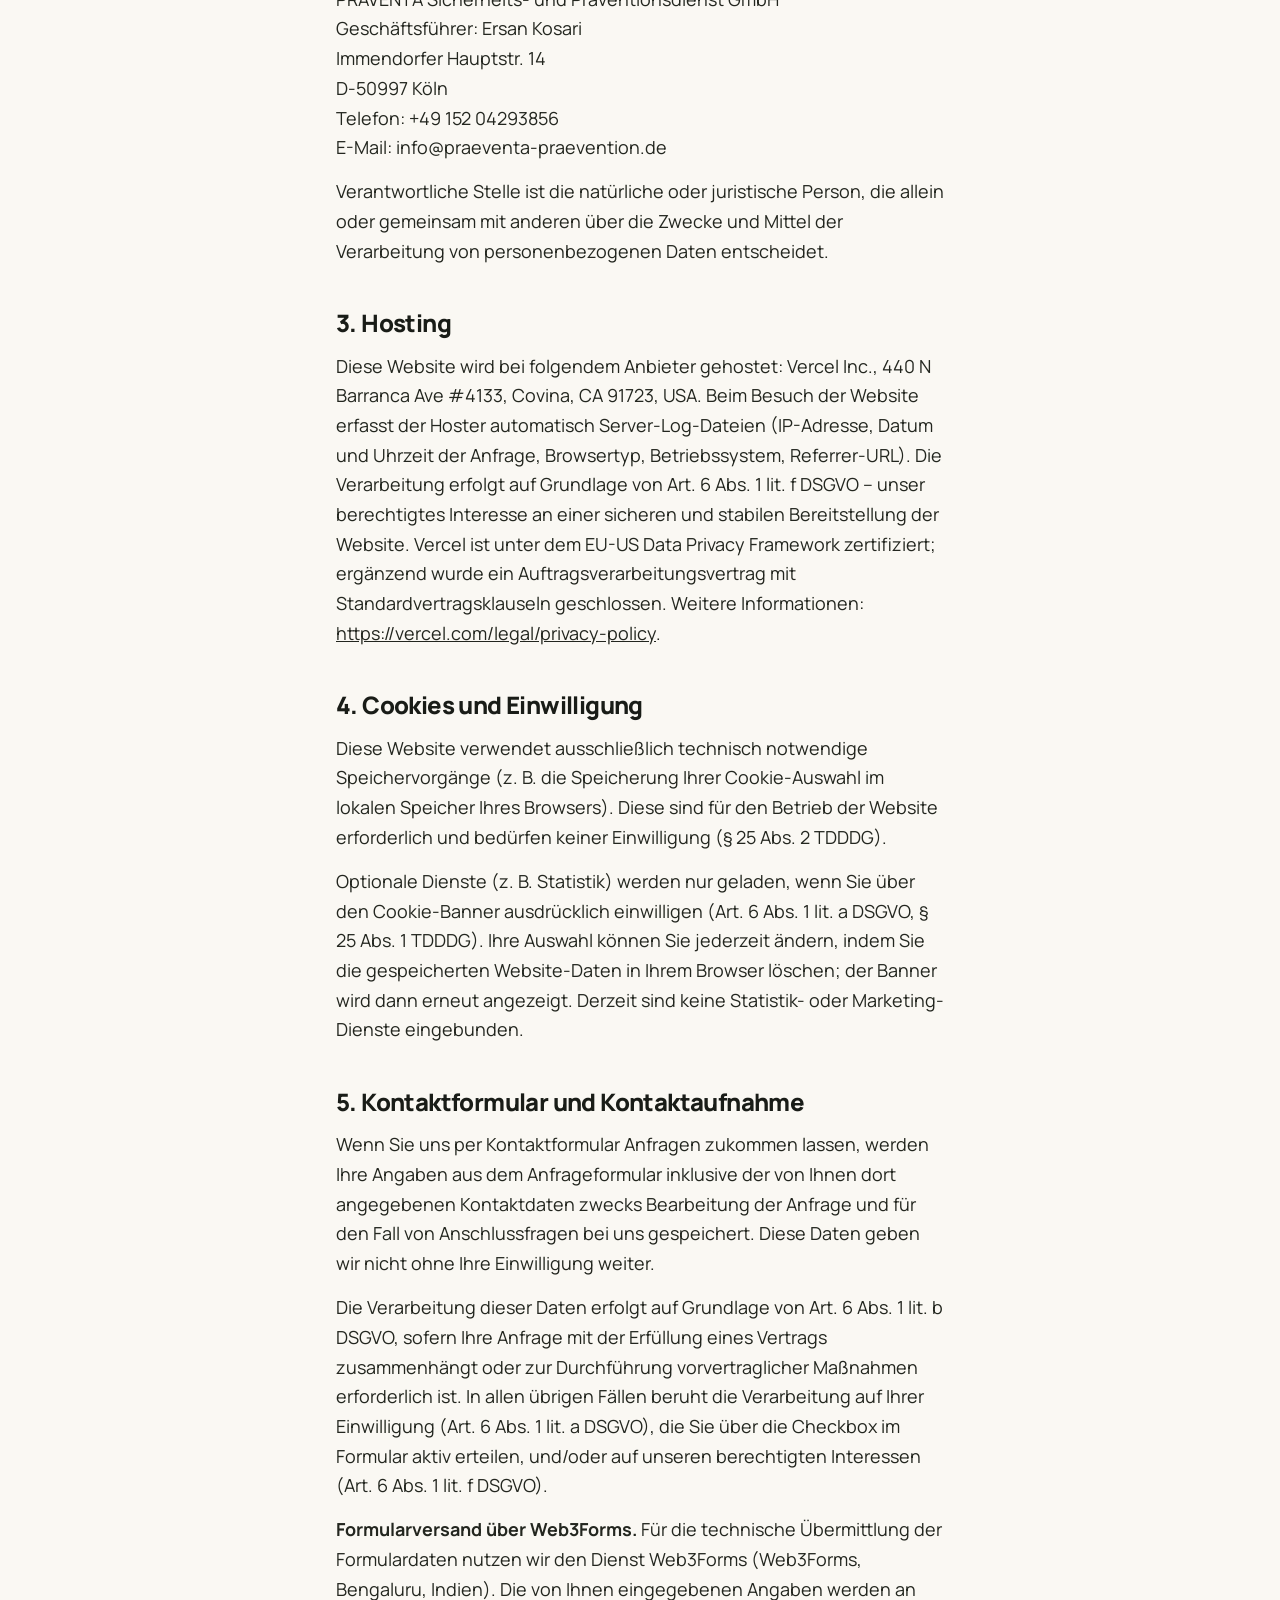
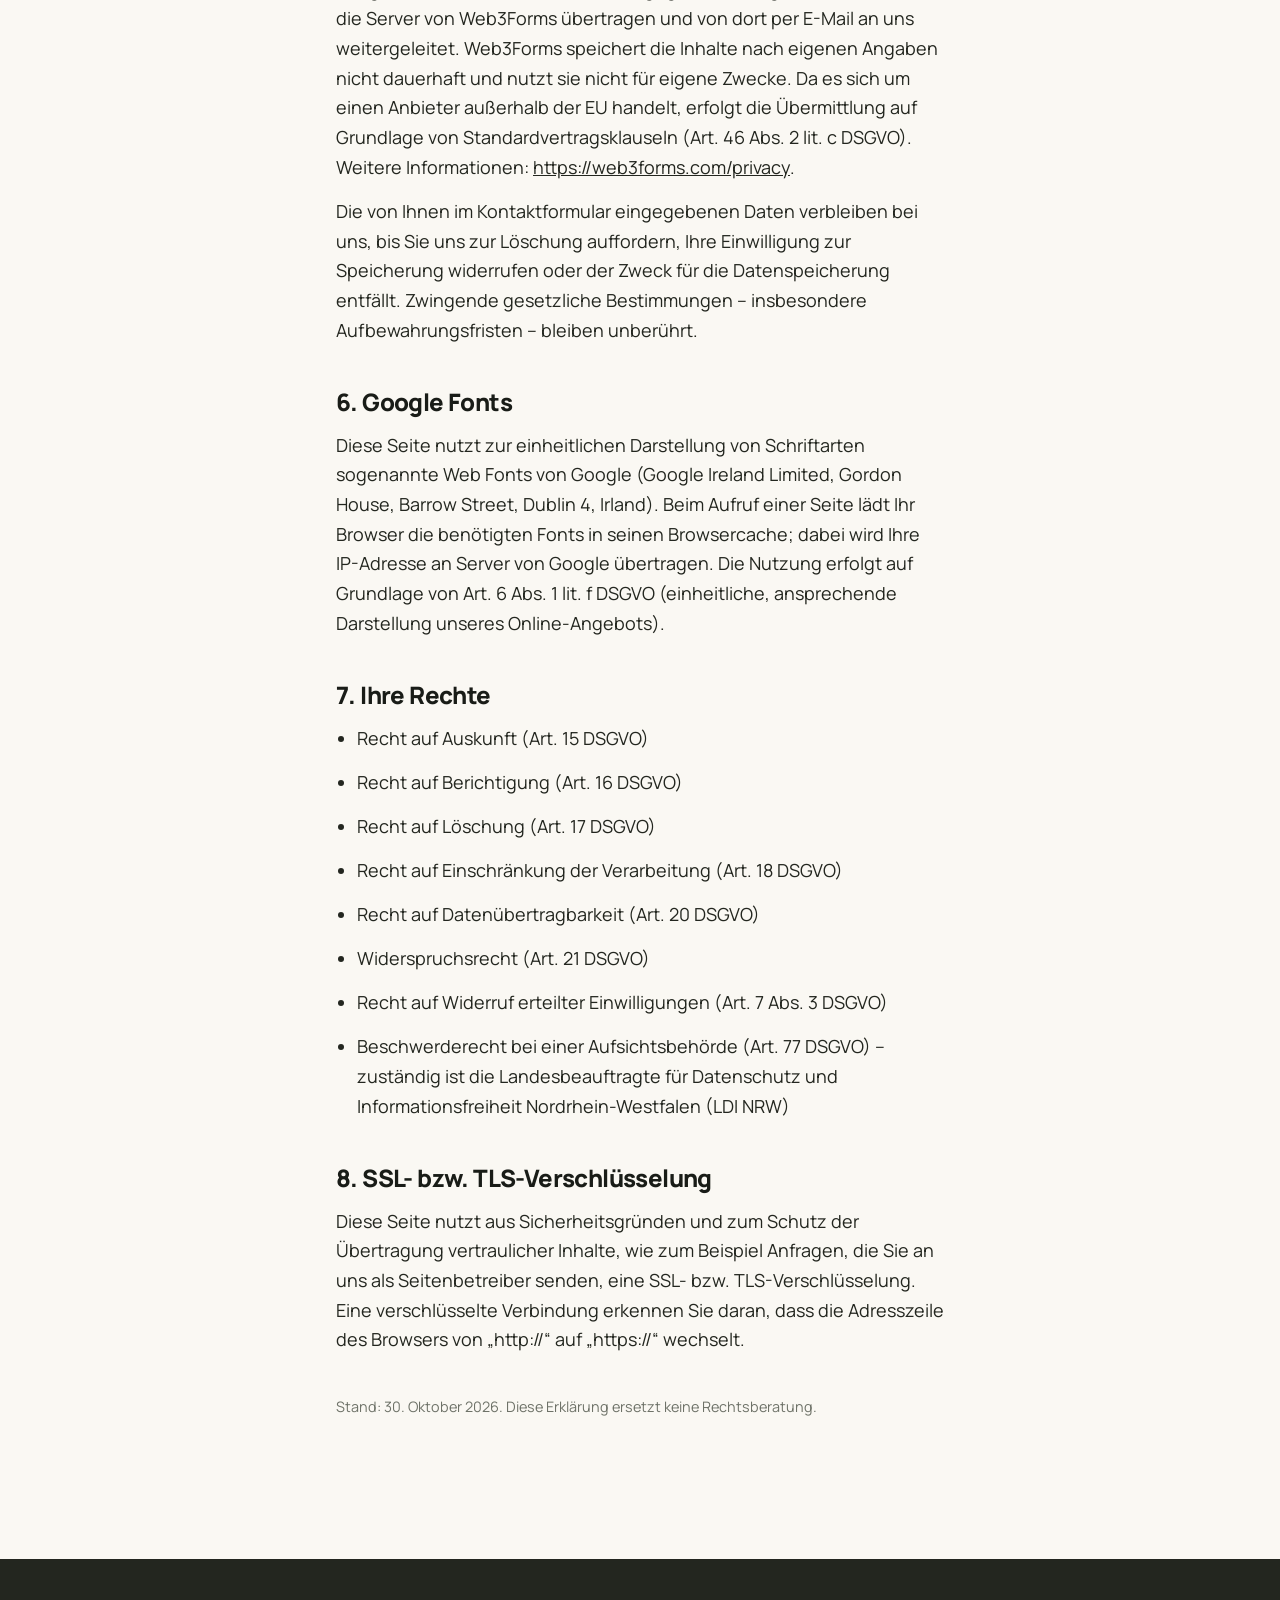
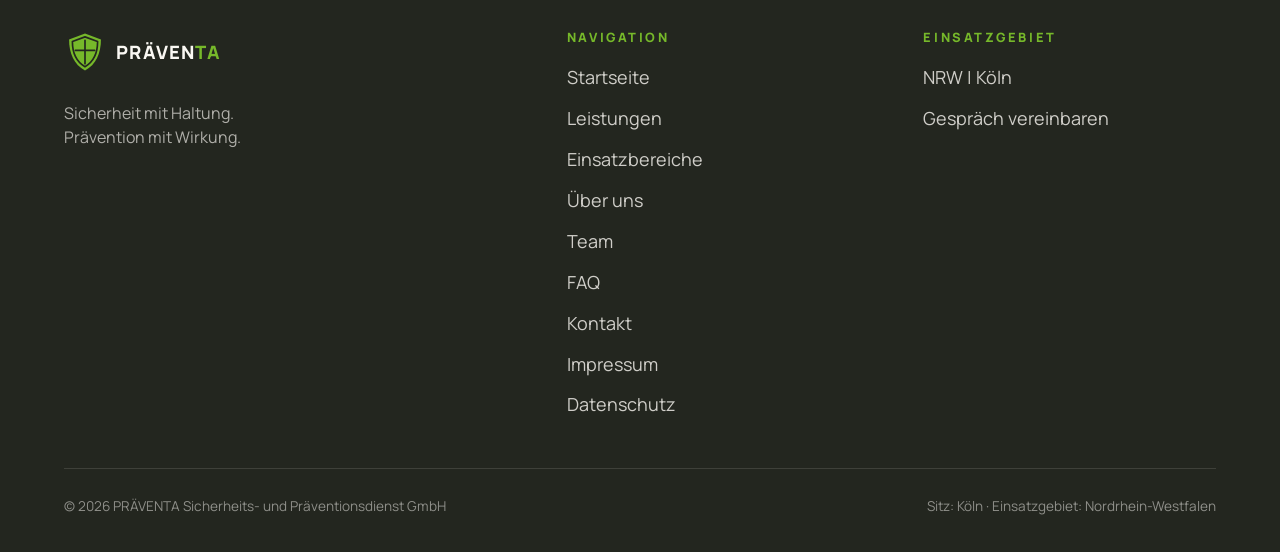
==== commit 5297c4b6: "Datenschutz: Telefon, Team-Link, Firmierung im Footer" ====
--- a/datenschutz.html
+++ b/datenschutz.html
@@ -29,6 +29,7 @@
       <a href="/leistungen">Leistungen</a>
       <a href="/einsatzbereiche">Einsatzbereiche</a>
       <a href="/ueber-uns">Über uns</a>
+      <a href="/team">Team</a>
       <a href="/faq">FAQ</a>
       <a class="btn btn-green" href="/kontakt" data-cursor="ANFRAGE">Gespräch vereinbaren <span class="btn-arrow">→</span></a>
     </nav>
@@ -64,6 +65,7 @@
         Geschäftsführer: Ersan Kosari<br>
         Immendorfer Hauptstr. 14<br>
         D-50997 Köln<br>
+        Telefon: <a href="tel:+4915204293856">+49 152 04293856</a><br>
         E-Mail: <a href="mailto:info@praeventa-praevention.de">info@praeventa-praevention.de</a>
       </p>
       <p>Verantwortliche Stelle ist die natürliche oder juristische Person, die allein oder gemeinsam mit anderen über die Zwecke und Mittel der Verarbeitung von personenbezogenen Daten entscheidet.</p>
@@ -123,6 +125,7 @@
           <li><a href="/leistungen">Leistungen</a></li>
           <li><a href="/einsatzbereiche">Einsatzbereiche</a></li>
           <li><a href="/ueber-uns">Über uns</a></li>
+          <li><a href="/team">Team</a></li>
           <li><a href="/faq">FAQ</a></li>
           <li><a href="/kontakt">Kontakt</a></li>
           <li><a href="/impressum">Impressum</a></li>
@@ -138,7 +141,7 @@
       </div>
     </div>
     <div class="footer-meta">
-      <span>© <span data-year>2026</span> PRÄVENTA – Sicherheits- und Präventionsdienst</span>
+      <span>© <span data-year>2026</span> PRÄVENTA Sicherheits- und Präventionsdienst GmbH</span>
       <span>Sitz: Köln · Einsatzgebiet: Nordrhein-Westfalen</span>
     </div>
   </footer>
--- a/styles.css
+++ b/styles.css
@@ -1283,3 +1283,123 @@
 .page-cta { background: var(--green); color: var(--white); text-align: center; padding: clamp(3rem, 8vh, 5rem) clamp(1.5rem, 5vw, 4rem); border-radius: 10px; margin-bottom: clamp(4rem, 10vh, 7rem); }
 .page-cta h2 { font-size: var(--display-sm); margin-bottom: 0.8rem; }
 .page-cta p { margin: 0 auto 1.8rem; color: rgba(255,255,255,0.92); max-width: 36rem; }
+
+/* ===== Unterseite: Team ===== */
+.team-list {
+  display: grid;
+  gap: clamp(4rem, 10vh, 8rem);
+  padding-bottom: clamp(4rem, 10vh, 7rem);
+}
+.team-member {
+  display: grid;
+  grid-template-columns: minmax(0, 5fr) minmax(0, 7fr);
+  gap: clamp(2rem, 6vw, 6rem);
+  align-items: center;
+}
+.team-member:nth-child(even) .team-photo { order: 2; }
+.team-member:nth-child(even) .team-text { order: 1; }
+
+.team-photo {
+  position: relative;
+  max-width: 440px;
+  margin-inline: auto;
+  width: 100%;
+}
+.team-photo::before {
+  content: "";
+  position: absolute;
+  inset: 0;
+  background: var(--green);
+  border-radius: 6px;
+  transform: translate(14px, 14px);
+  transition: transform 0.9s var(--ease-out);
+  z-index: 0;
+}
+.team-member:nth-child(even) .team-photo::before { transform: translate(-14px, 14px); }
+.team-photo img {
+  position: relative;
+  z-index: 1;
+  display: block;
+  width: 100%;
+  height: auto;
+  aspect-ratio: 4 / 5;
+  object-fit: cover;
+  border-radius: 6px;
+  background: var(--paper-2);
+  filter: saturate(0.92);
+  transition: transform 0.9s var(--ease-out), filter 0.9s var(--ease-out);
+}
+.team-member:hover .team-photo img { transform: translate(-4px, -4px); filter: saturate(1); }
+.team-member:hover .team-photo::before { transform: translate(20px, 20px); }
+.team-member:nth-child(even):hover .team-photo::before { transform: translate(-20px, 20px); }
+
+.team-mark {
+  position: absolute;
+  z-index: 2;
+  width: 92px; height: 92px;
+  right: -28px; bottom: -22px;
+  stroke: var(--green-ink);
+  opacity: 0;
+  stroke-dasharray: 340;
+  stroke-dashoffset: 340;
+  transition: stroke-dashoffset 1.4s var(--ease-out) 0.35s, opacity 0.4s ease 0.3s;
+}
+.team-member:nth-child(even) .team-mark { right: auto; left: -28px; }
+.team-member.in-view .team-mark { opacity: 1; stroke-dashoffset: 0; }
+
+.team-num {
+  display: block;
+  font-size: 0.8rem;
+  font-weight: 700;
+  letter-spacing: 0.22em;
+  color: var(--green-deep);
+  margin-bottom: 1.2rem;
+}
+.team-name {
+  font-size: clamp(1.8rem, 3.6vw, 3rem);
+  line-height: 1.05;
+  letter-spacing: -0.01em;
+  margin-bottom: 0.5rem;
+}
+.team-role {
+  font-family: var(--font-hand);
+  font-size: clamp(1.3rem, 2.2vw, 1.7rem);
+  color: var(--green-deep);
+  font-weight: 600;
+  margin-bottom: 1.4rem;
+}
+.team-bio {
+  color: var(--anthracite);
+  max-width: 46rem;
+  line-height: 1.65;
+}
+.team-mail {
+  display: inline-flex;
+  align-items: center;
+  gap: 0.6rem;
+  margin-top: 1.6rem;
+  font-weight: 700;
+  color: var(--ink);
+  text-decoration: none;
+  border-bottom: 2px solid var(--green);
+  padding-bottom: 0.2rem;
+  transition: color 0.4s var(--ease-out), border-color 0.4s var(--ease-out);
+  word-break: break-all;
+}
+.team-mail .btn-arrow { transition: transform 0.5s var(--ease-out); }
+.team-mail:hover { color: var(--green-deep); border-color: var(--green-deep); }
+.team-mail:hover .btn-arrow { transform: translateX(6px); }
+
+@media (max-width: 860px) {
+  .team-member { grid-template-columns: 1fr; gap: 2rem; }
+  .team-member:nth-child(even) .team-photo,
+  .team-member:nth-child(even) .team-text { order: initial; }
+  .team-photo { max-width: 360px; margin-inline: 0; }
+  .team-member:nth-child(even) .team-photo::before { transform: translate(14px, 14px); }
+  .team-member:nth-child(even) .team-mark { left: auto; right: -20px; }
+  .team-mark { width: 72px; height: 72px; right: -20px; bottom: -16px; }
+}
+@media (prefers-reduced-motion: reduce) {
+  .team-mark { stroke-dashoffset: 0; opacity: 1; transition: none; }
+  .team-photo img, .team-photo::before { transition: none; }
+}
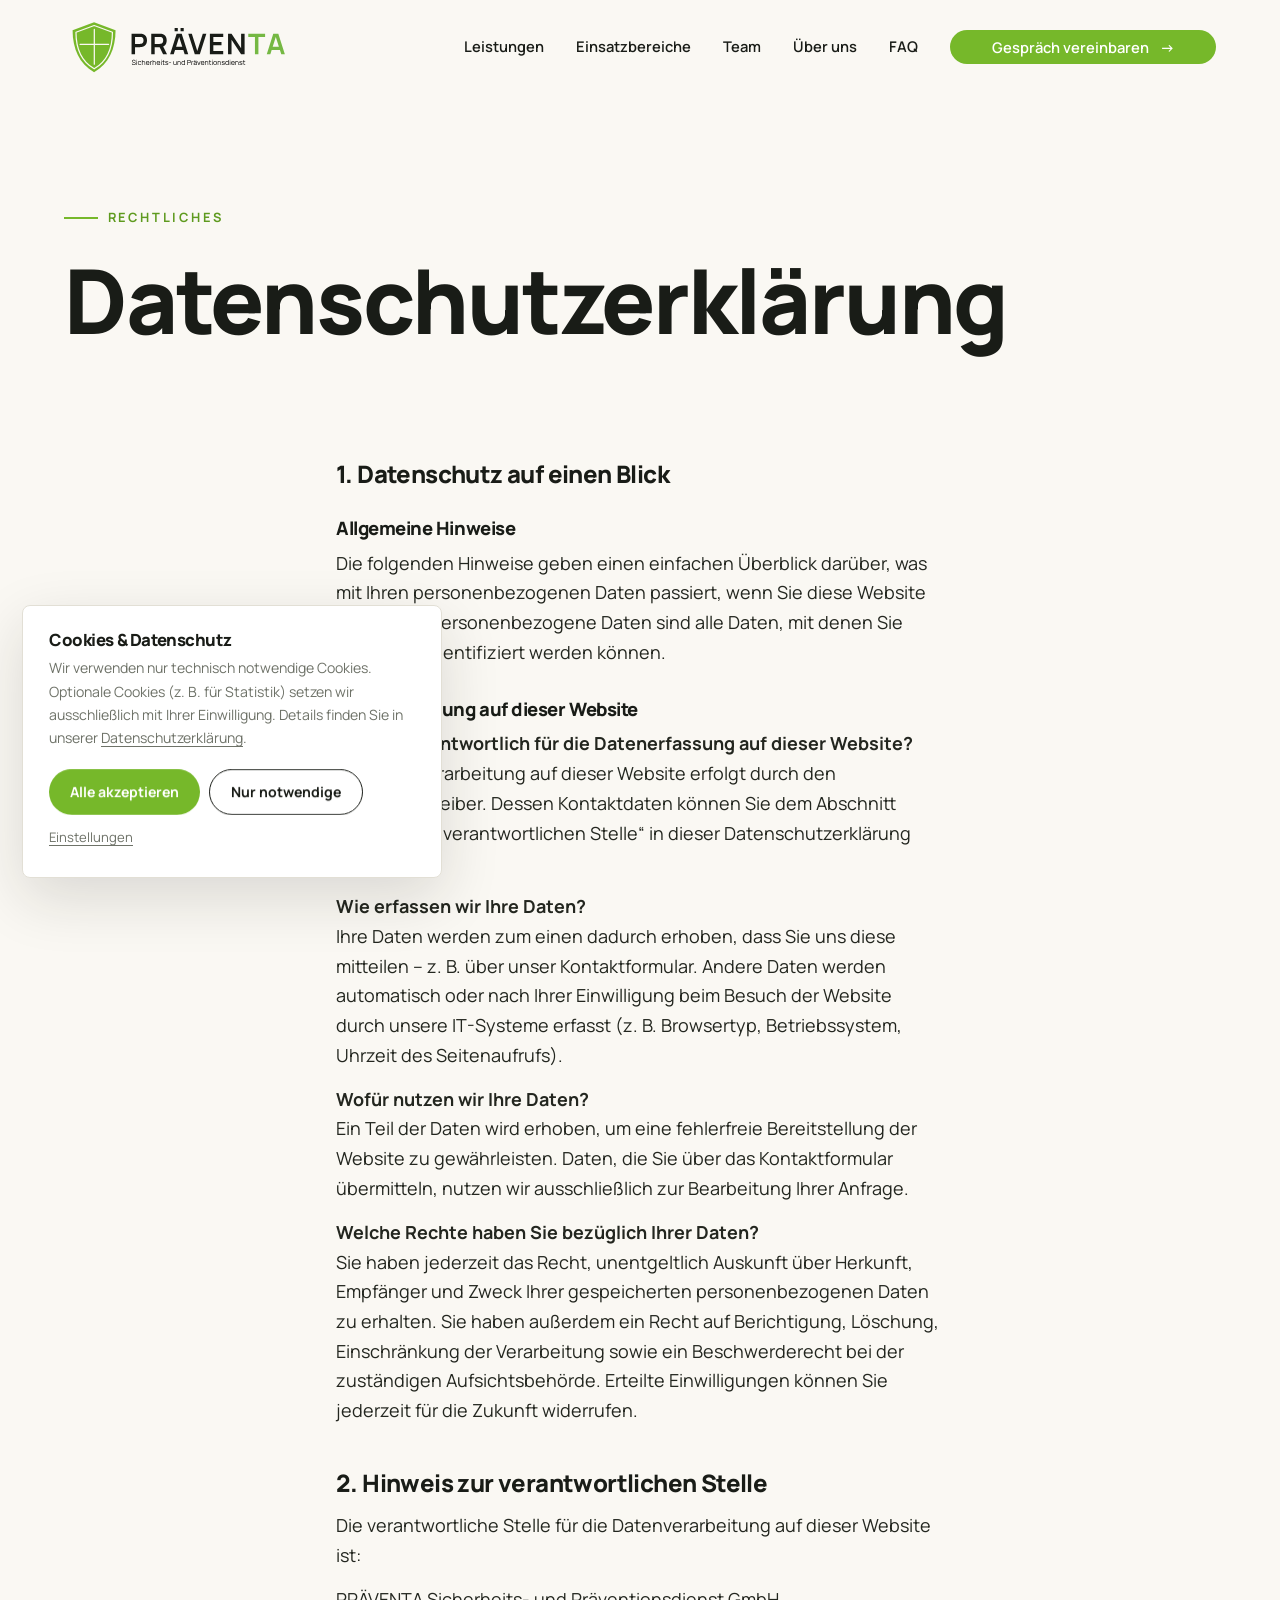
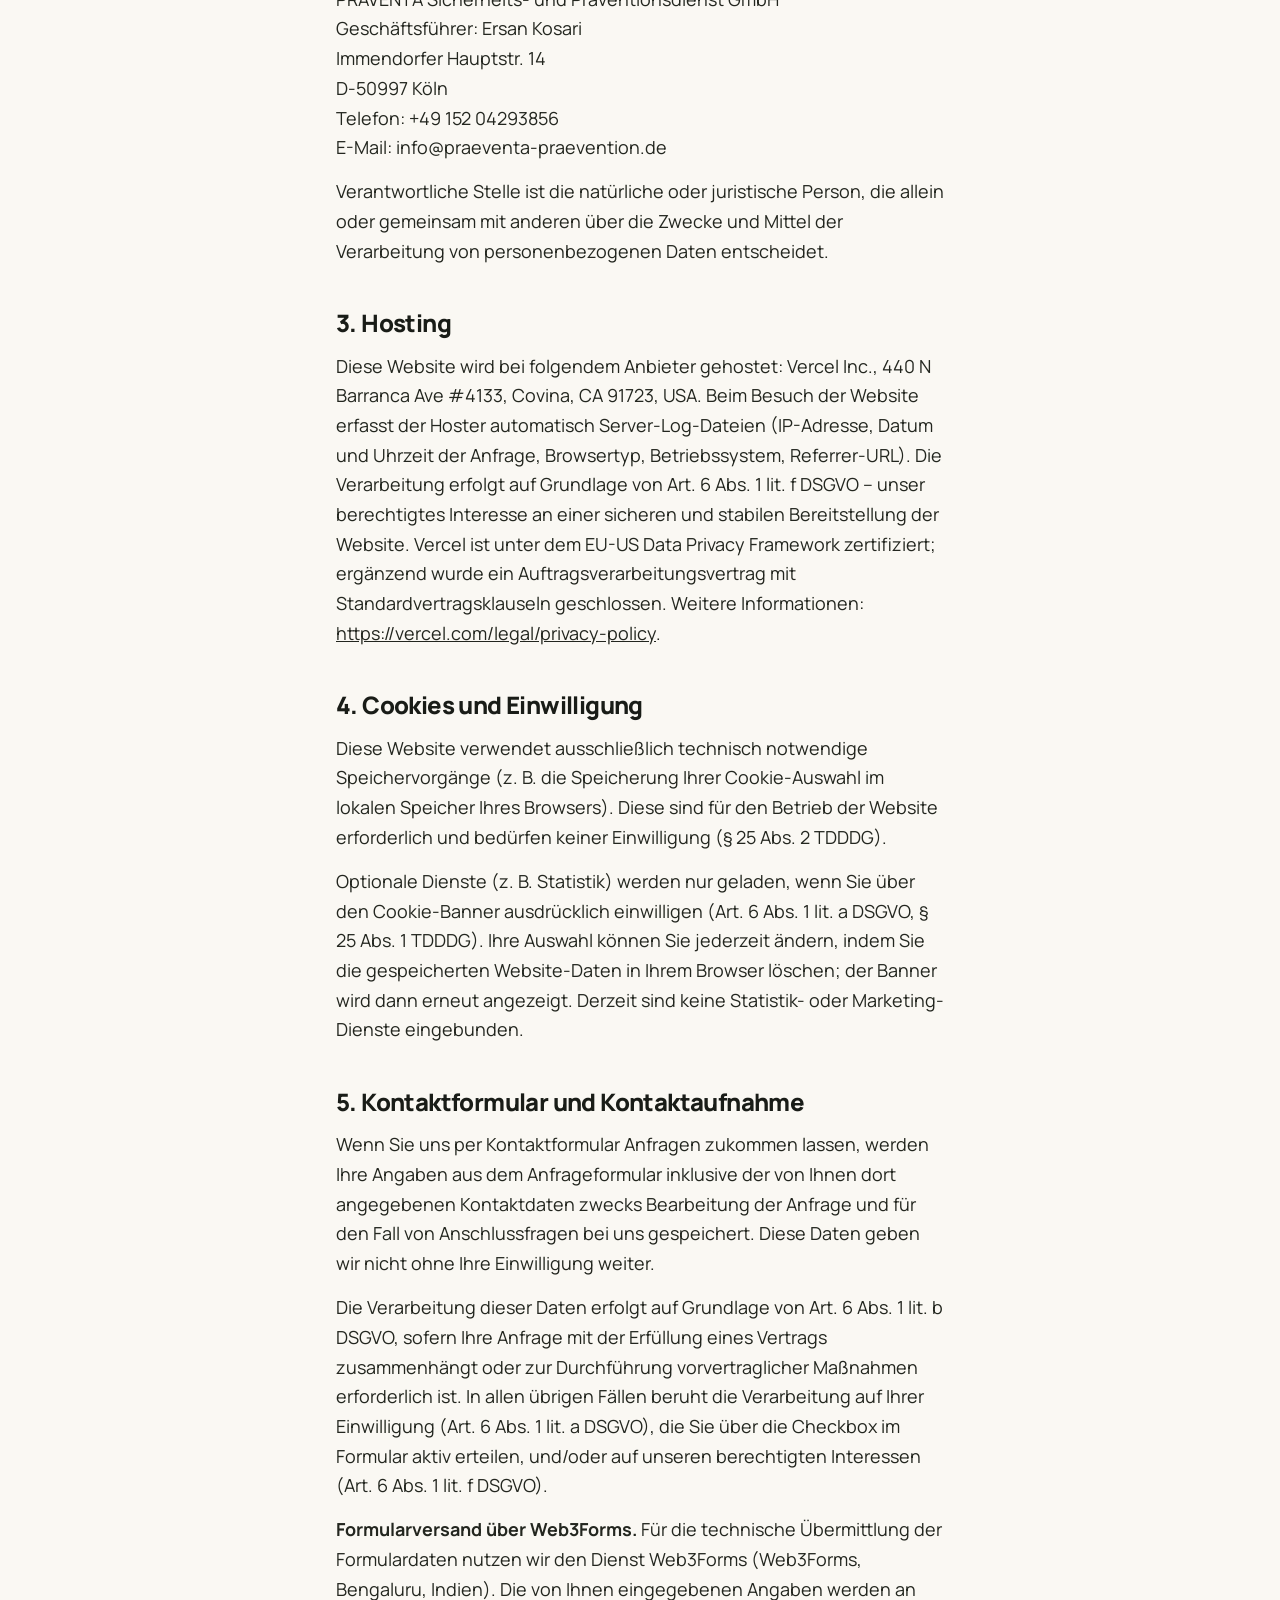
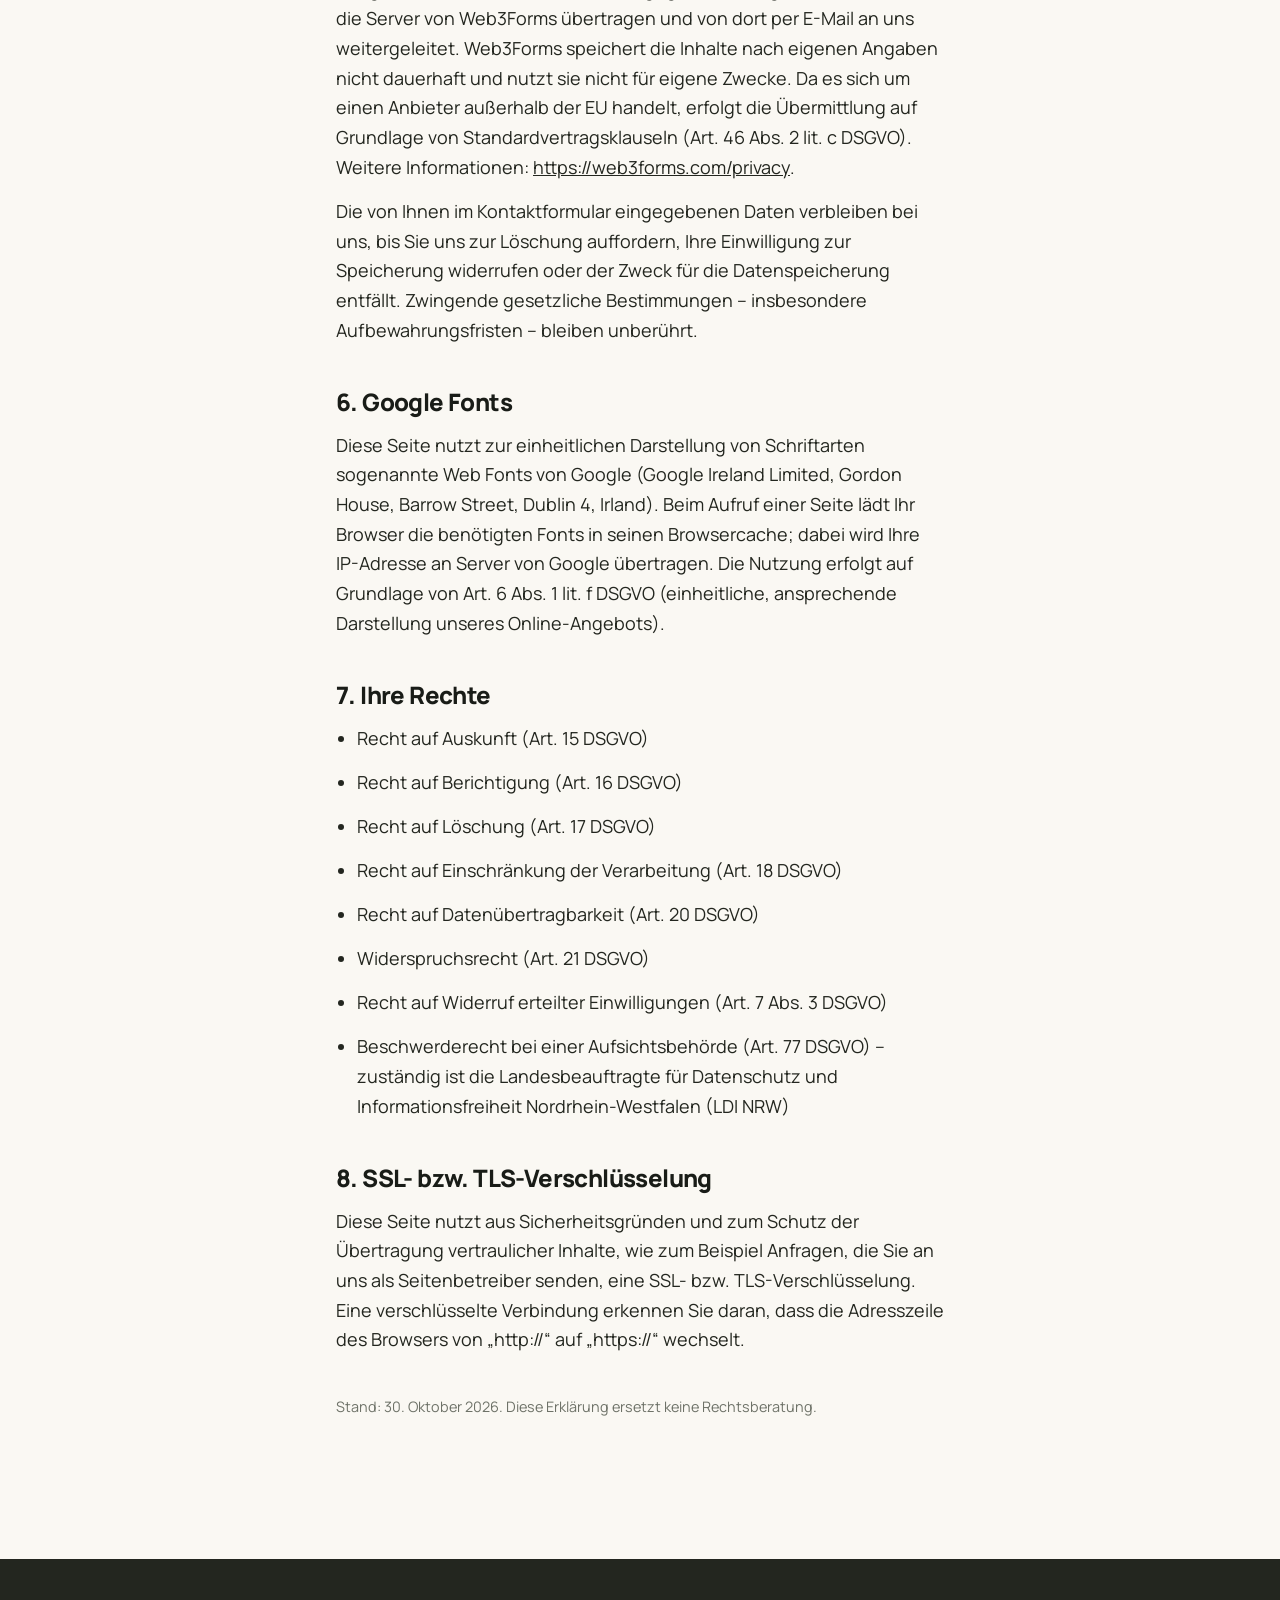
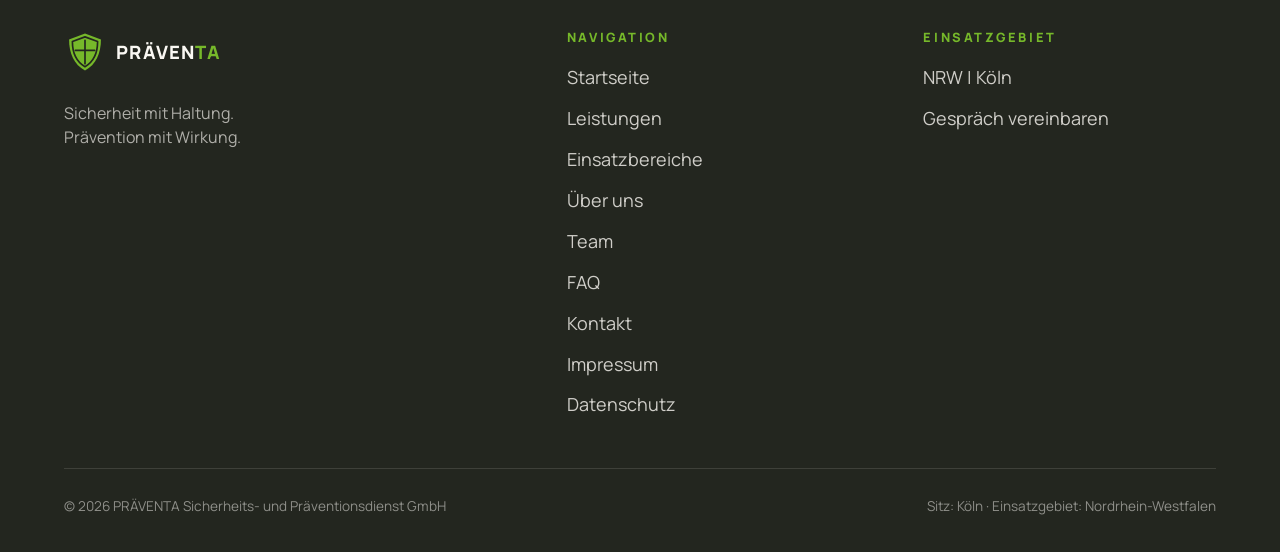
==== commit 7873cfc2: "Restore 'Über uns' link in navigation" ====
--- a/datenschutz.html
+++ b/datenschutz.html
@@ -28,8 +28,8 @@
     <nav class="main-nav" id="mainNav" aria-label="Hauptnavigation">
       <a href="/leistungen">Leistungen</a>
       <a href="/einsatzbereiche">Einsatzbereiche</a>
+      <a href="/team">Team</a>
       <a href="/ueber-uns">Über uns</a>
-      <a href="/team">Team</a>
       <a href="/faq">FAQ</a>
       <a class="btn btn-green" href="/kontakt" data-cursor="ANFRAGE">Gespräch vereinbaren <span class="btn-arrow">→</span></a>
     </nav>
